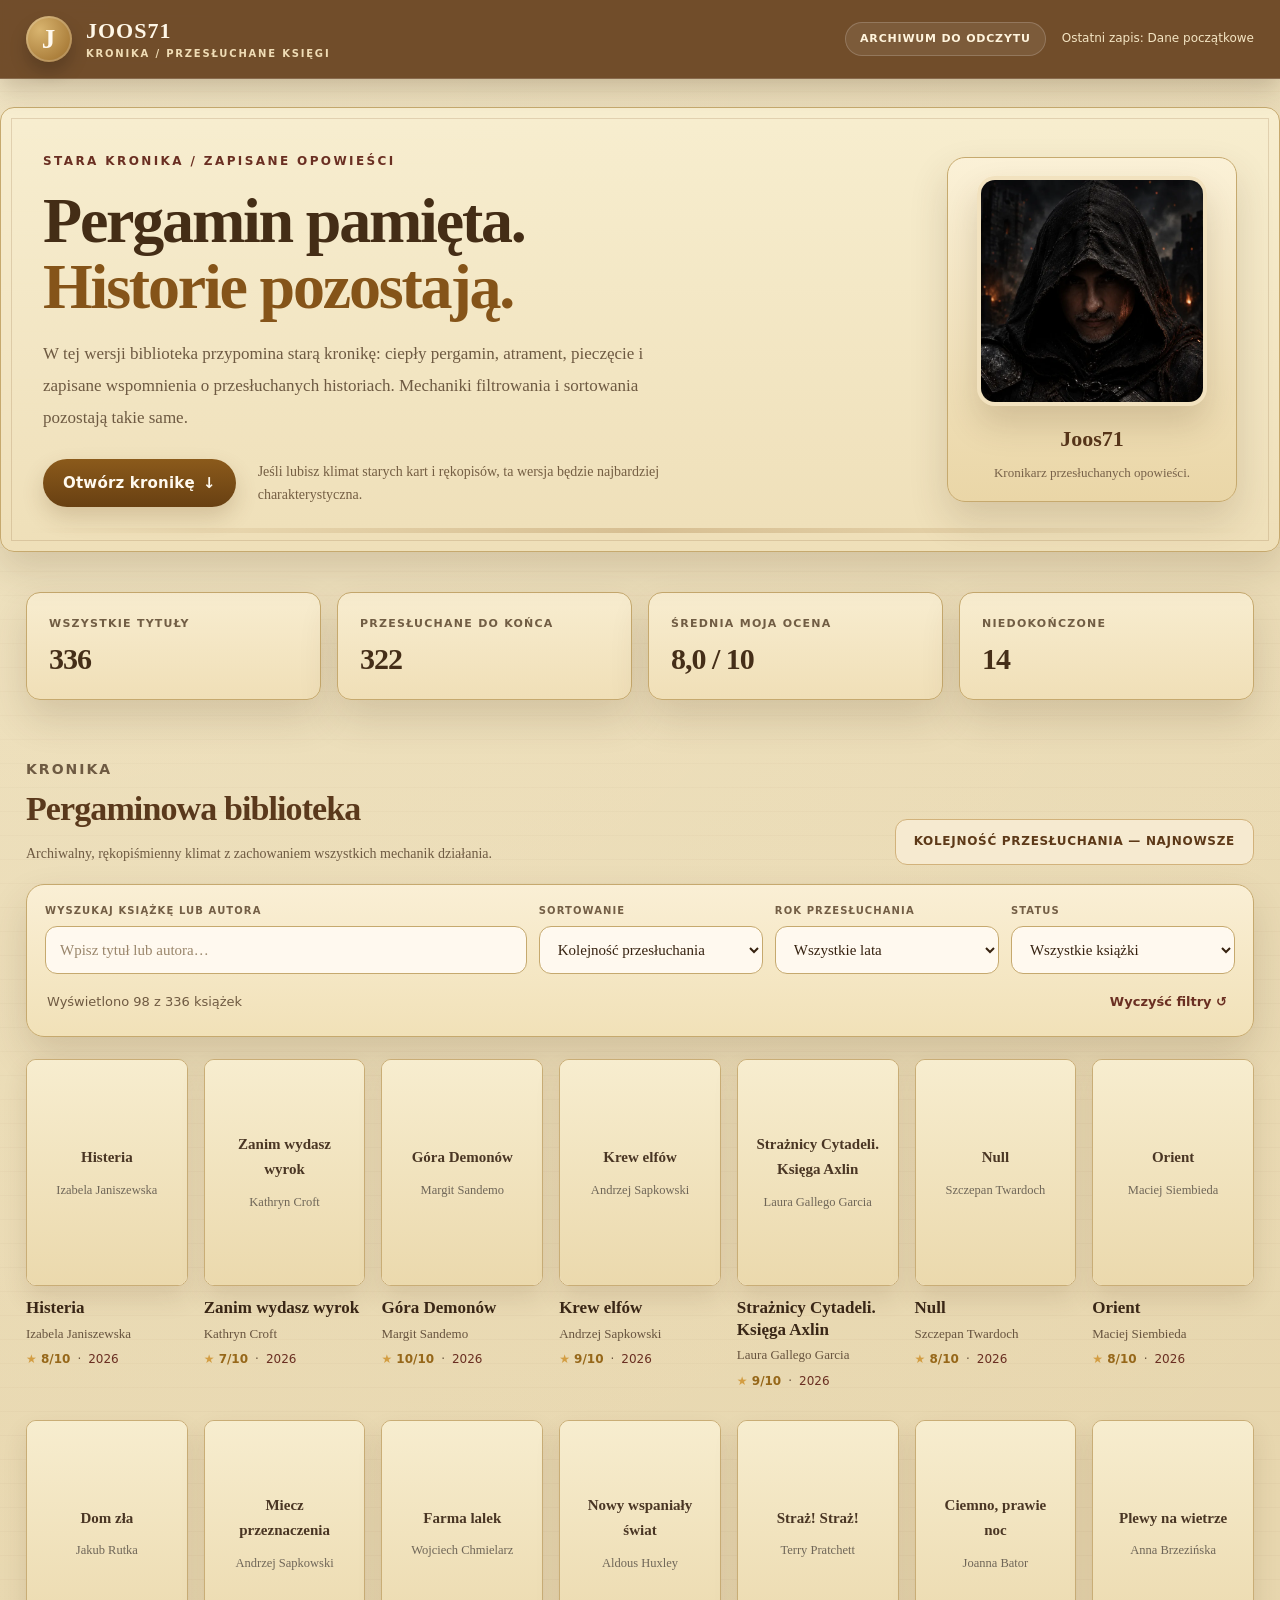
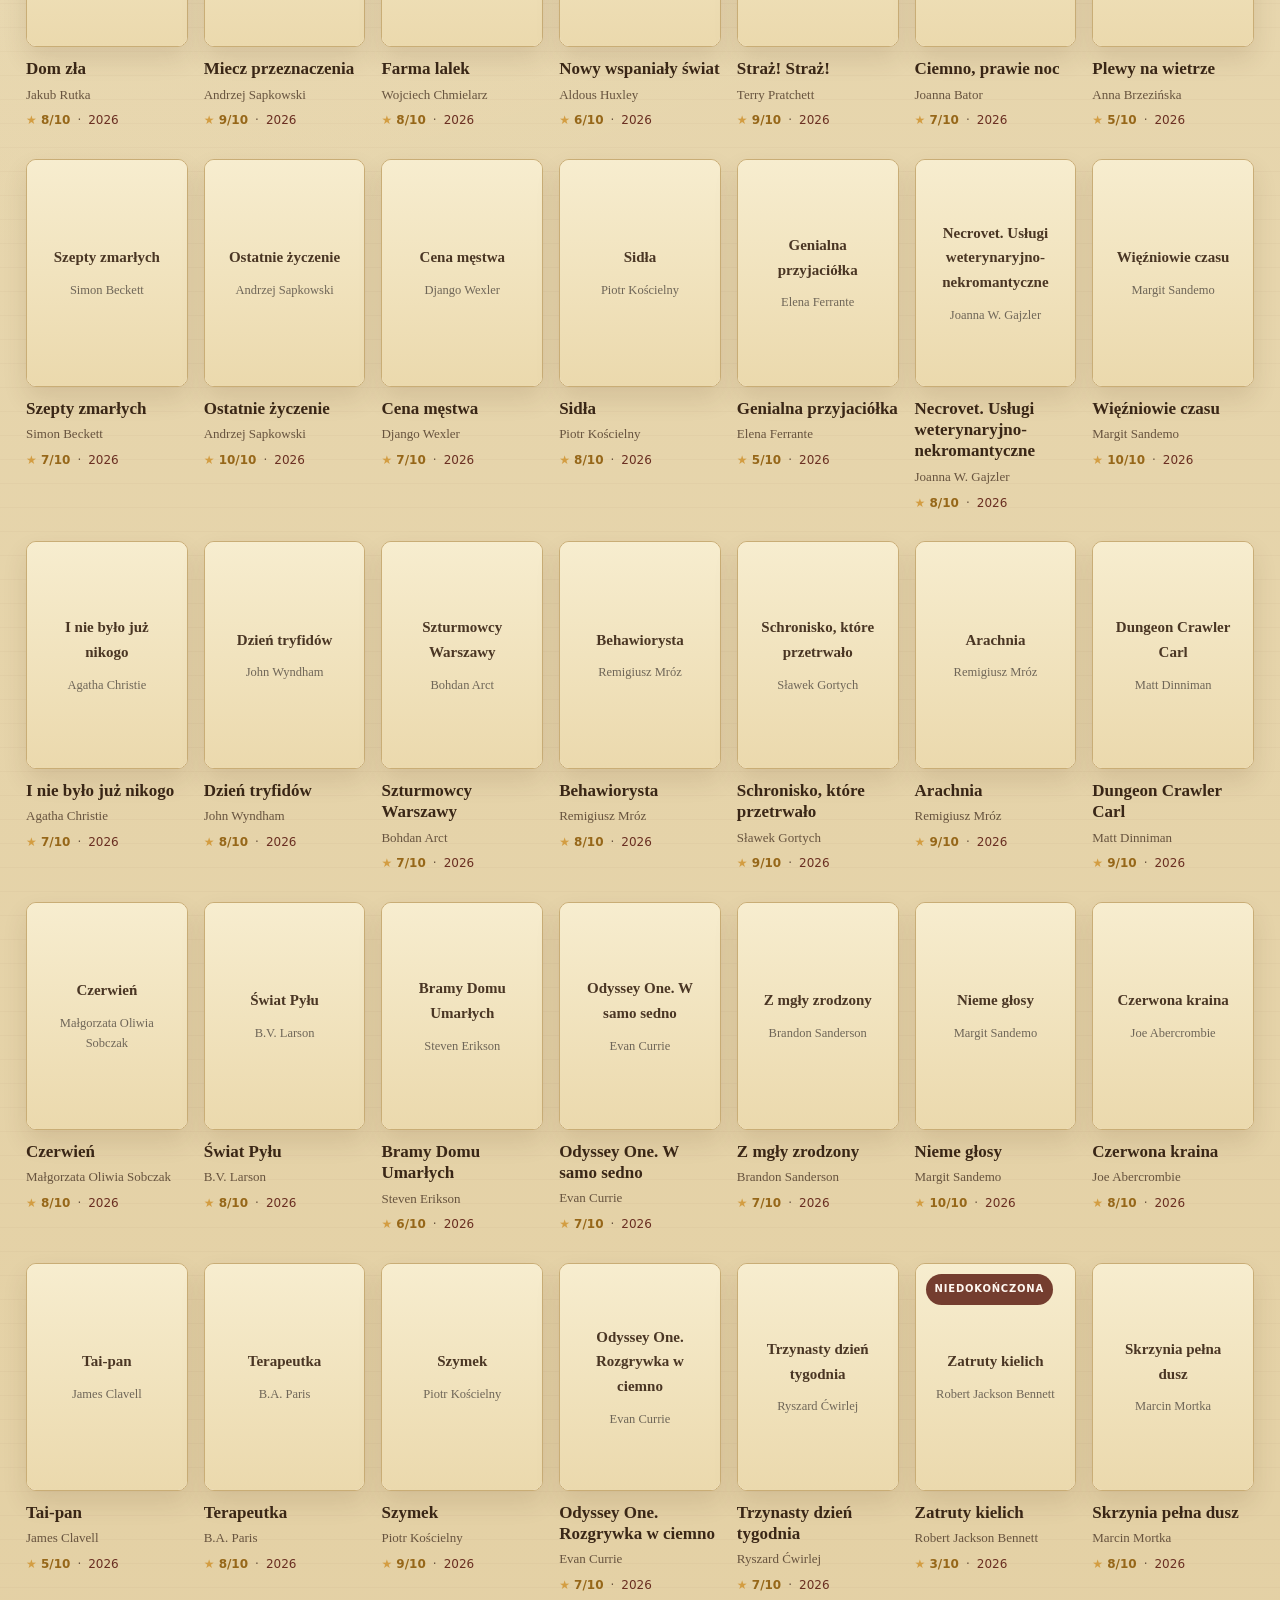
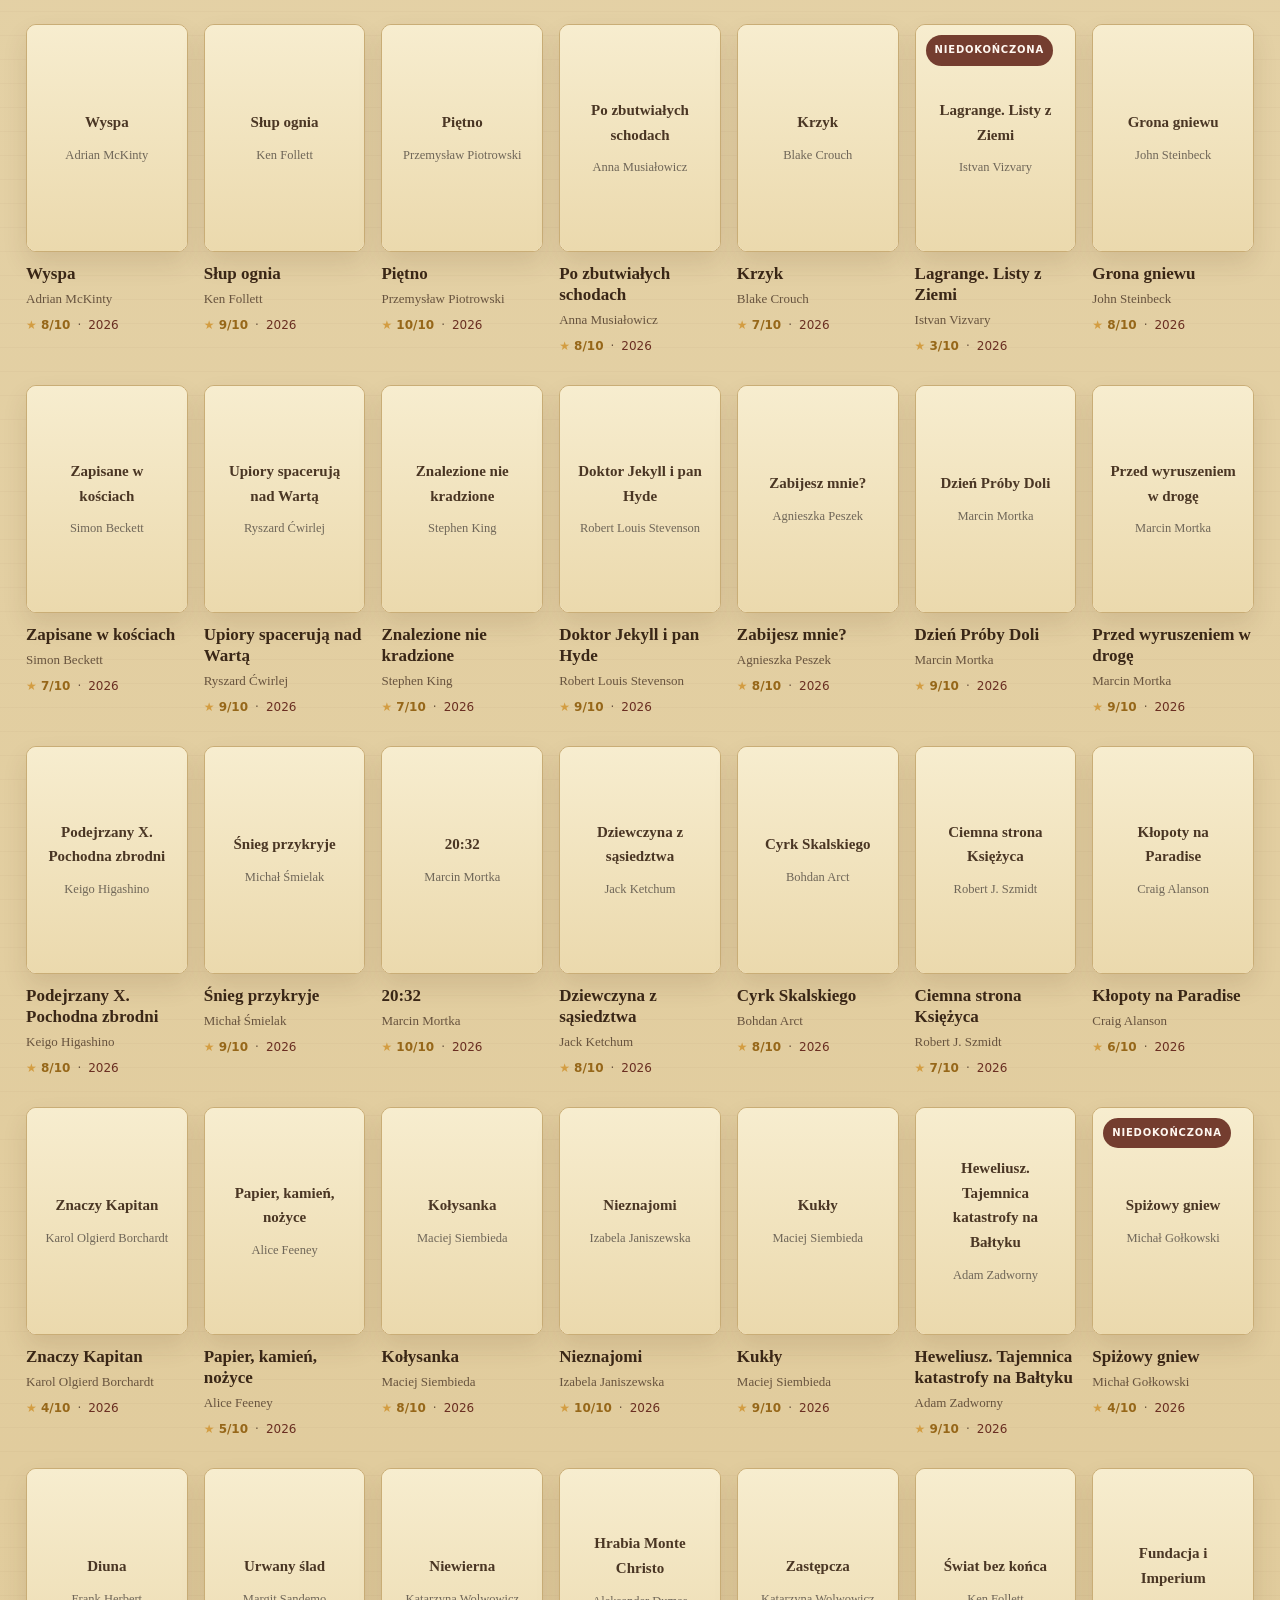
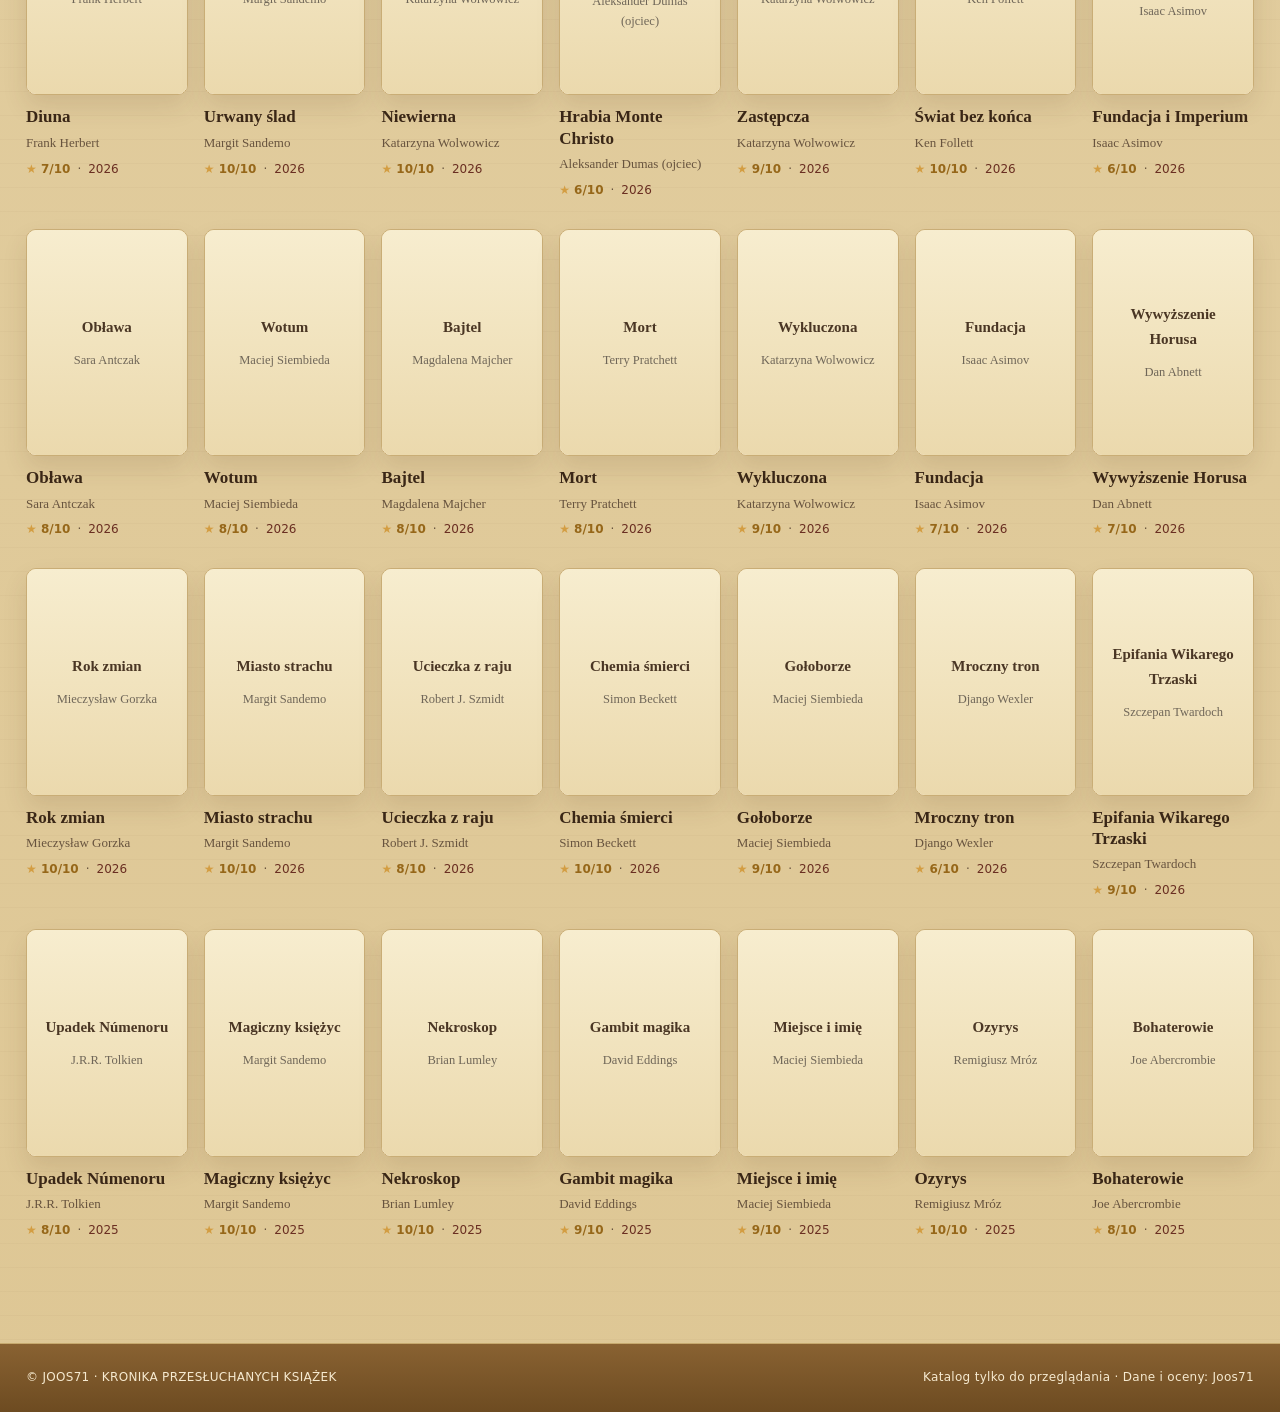
==== docs/index.html @ d1520262 "Pierwsza wersja Joos71 Audiobooki - Pergamin Kronika" ====
<!doctype html><html lang="pl"><head><meta charset="utf-8"><meta name="viewport" content="width=device-width, initial-scale=1"><meta name="color-scheme" content="light"><meta name="theme-color" content="#e5d3aa"><meta name="description" content="Joos71 — kronika przesłuchanych książek na pergaminie."><title>Joos71 — Pergamin i kronika książek</title><link rel="icon" type="image/svg+xml" href="assets/favicon.svg"><link rel="stylesheet" href="style.css"><script defer src="data.js"></script><script defer src="main.js"></script></head><body><a href="#books" class="skip">Przejdź do książek</a><header class="topbar"><div class="container topbar-inner"><a class="brand" href="#top"><span class="brand-mark">J</span><span>JOOS71<small>KRONIKA / PRZESŁUCHANE KSIĘGI</small></span></a><div class="top-status"><span class="view-badge">ARCHIWUM DO ODCZYTU</span><span class="last-status" id="last-update">Zapis: —</span></div></div></header><main id="top"><section class="hero-wrap"><section class="hero container" aria-labelledby="hero-title"><div class="hero-content"><p class="eyebrow">STARA KRONIKA / ZAPISANE OPOWIEŚCI</p><h1 id="hero-title">Pergamin pamięta. <span>Historie pozostają.</span></h1><p class="hero-copy">W tej wersji biblioteka przypomina starą kronikę: ciepły pergamin, atrament, pieczęcie i zapisane wspomnienia o przesłuchanych historiach. Mechaniki filtrowania i sortowania pozostają takie same.</p><div class="hero-actions"><a href="#books" class="explore-link">Otwórz kronikę <span aria-hidden="true">↓</span></a><p class="hero-note">Jeśli lubisz klimat starych kart i rękopisów, ta wersja będzie najbardziej charakterystyczna.</p></div></div><div class="portrait-panel"><button class="avatar-button" id="avatar-open" type="button" title="Powiększ awatar" aria-label="Powiększ awatar Joos71"><img src="assets/avatar.webp" alt="Awatar Joos71" width="250" height="250"><span class="avatar-hint">POWIĘKSZ PORTRET</span></button><div class="portrait-caption"><strong>Joos71</strong><span>Kronikarz przesłuchanych opowieści.</span></div></div></section></section><section class="stats container" aria-label="Statystyki książek"><div class="stat"><span class="stat-name">WSZYSTKIE TYTUŁY</span><strong id="stat-total">—</strong></div><div class="stat"><span class="stat-name">PRZESŁUCHANE DO KOŃCA</span><strong id="stat-finished">—</strong></div><div class="stat"><span class="stat-name">ŚREDNIA MOJA OCENA</span><strong id="stat-average">—</strong></div><div class="stat"><span class="stat-name">NIEDOKOŃCZONE</span><strong id="stat-unfinished">—</strong></div></section><section class="library container" id="books" aria-labelledby="library-title"><div class="library-heading"><div><p class="section-kicker">KRONIKA</p><h2 id="library-title">Pergaminowa biblioteka</h2><p>Archiwalny, rękopiśmienny klimat z zachowaniem wszystkich mechanik działania.</p></div><div class="sort-info" aria-live="polite" id="current-sort">KOLEJNOŚĆ PRZESŁUCHANIA</div></div><div class="controls-panel"><div class="controls"><label class="field search-field"><span>WYSZUKAJ KSIĄŻKĘ LUB AUTORA</span><input id="search" type="search" autocomplete="off" placeholder="Wpisz tytuł lub autora…" aria-label="Wyszukaj po tytule lub autorze"></label><label class="field"><span>SORTOWANIE</span><select id="sort"><option value="order">Kolejność przesłuchania</option><option value="rating-desc">Moja ocena — najwyższa</option><option value="rating-asc">Moja ocena — najniższa</option><option value="title-asc">Tytuł — A do Z</option><option value="title-desc">Tytuł — Z do A</option><option value="author-asc">Autor — A do Z</option><option value="year-desc">Rok — od najnowszego</option><option value="year-asc">Rok — od najstarszego</option></select></label><label class="field"><span>ROK PRZESŁUCHANIA</span><select id="year"><option value="all">Wszystkie lata</option></select></label><label class="field"><span>STATUS</span><select id="status"><option value="all">Wszystkie książki</option><option value="finished">Ukończone</option><option value="unfinished">Niedokończone</option></select></label></div><div class="results-bar"><span id="count-status" aria-live="polite"></span><button type="button" class="reset" id="reset">Wyczyść filtry ↺</button></div></div><div id="book-grid" class="book-grid" aria-label="Lista książek"></div><div class="loading" id="loading" aria-hidden="true"></div><div class="no-results" id="no-results" hidden><strong>Nie znaleziono książek</strong><p>Spróbuj zmienić filtry lub wyszukiwany tekst.</p></div><p class="end-note" id="end-note" hidden>To już wszystkie książki w tym zestawieniu.</p></section></main><footer class="footer"><div class="container footer-inner"><span>© JOOS71 · KRONIKA PRZESŁUCHANYCH KSIĄŻEK</span><span>Katalog tylko do przeglądania · Dane i oceny: Joos71</span></div></footer><button type="button" id="to-top" class="to-top" aria-label="Powrót na górę" title="Wróć na górę">↑</button><dialog id="avatar-dialog" class="avatar-dialog"><button class="close-dialog" id="avatar-close" aria-label="Zamknij powiększenie" type="button">×</button><img src="assets/avatar.webp" alt="Awatar Joos71 w powiększeniu"></dialog></body></html>
---- docs/style.css ----
:root{color-scheme:light;--bg:#e7d8b3;--bg2:#d8bd88;--paper:#f6ecd1;--paper2:#efe0b9;--line:#c6a96e;--ink:#3e2c18;--muted:#6e5a42;--accent:#8d5a1a;--accent2:#6a2f22;--shadow:0 18px 38px rgba(74,48,22,.16);--max:1280px}*{box-sizing:border-box}html{scroll-behavior:smooth;scroll-padding-top:86px}body{margin:0;min-height:100vh;color:var(--ink);background:radial-gradient(circle at top left,rgba(255,248,223,.35),transparent 30%),repeating-linear-gradient(0deg,rgba(111,74,46,.035),rgba(111,74,46,.035) 1px,transparent 1px,transparent 24px),linear-gradient(180deg,#eadbb6,#dec795);font:15px/1.65 "Book Antiqua",Palatino,"Palatino Linotype",Georgia,serif}button,input,select{font:inherit}button{cursor:pointer}a{color:inherit}.skip{position:absolute;top:-100px;left:20px;z-index:10;color:#fff;background:var(--accent2);padding:10px 14px;border-radius:8px}.skip:focus{top:10px}.container{max-width:var(--max);margin:auto;padding-inline:26px}.topbar{position:sticky;top:0;z-index:20;background:rgba(102,65,30,.92);backdrop-filter:blur(10px);border-bottom:1px solid rgba(255,255,255,.16);box-shadow:0 10px 24px rgba(54,32,12,.22)}.topbar-inner{display:flex;align-items:center;justify-content:space-between;min-height:78px;gap:20px}.brand{display:flex;align-items:center;gap:14px;text-decoration:none;color:#fff7e7;font-weight:800;letter-spacing:1px;font-size:22px;line-height:1.12}.brand small{display:block;font-family:system-ui,-apple-system,"Segoe UI",sans-serif;font-size:10px;letter-spacing:1.8px;color:#efdcb5;margin-top:4px}.brand-mark{display:grid;place-items:center;width:46px;height:46px;border-radius:50%;background:radial-gradient(circle at 30% 30%,#d8b46f,#9a6a27);color:#fff9ee;font-size:27px;font-weight:700;box-shadow:inset 0 0 0 2px rgba(255,255,255,.18),0 10px 18px rgba(0,0,0,.2)}.top-status{display:flex;align-items:center;gap:16px;flex-wrap:wrap;justify-content:flex-end;font-family:system-ui,-apple-system,"Segoe UI",sans-serif}.view-badge{font-size:11px;font-weight:900;letter-spacing:.8px;color:#fff4dc;border:1px solid rgba(255,255,255,.18);background:rgba(255,255,255,.08);padding:7px 14px;border-radius:999px}.last-status{font-size:12px;color:#f4e5c3}.hero-wrap{padding:28px 0 14px}.hero{position:relative;display:grid;grid-template-columns:minmax(0,1.25fr) 290px;gap:34px;align-items:center;padding:44px 42px;border:1px solid var(--line);border-radius:14px;background:linear-gradient(180deg,rgba(248,238,208,.96),rgba(239,223,185,.96));box-shadow:var(--shadow);overflow:hidden}.hero::before{content:"";position:absolute;inset:10px;border:1px solid rgba(120,80,34,.18);pointer-events:none}.hero::after{content:"";position:absolute;left:26px;right:26px;bottom:18px;height:5px;background:linear-gradient(90deg,transparent,var(--accent),transparent);opacity:.25}.eyebrow{margin:0 0 16px;font-family:system-ui,-apple-system,"Segoe UI",sans-serif;font-weight:900;color:var(--accent2);font-size:12px;letter-spacing:2.4px}.hero h1{margin:0 0 18px;font-size:clamp(42px,5vw,72px);line-height:1.03;letter-spacing:-2.2px;font-weight:700;color:#442d16}.hero h1 span{display:block;color:#855419}.hero-copy{margin:0;max-width:620px;color:var(--muted);font-size:17px;line-height:1.9}.hero-actions{display:flex;align-items:flex-start;gap:22px;flex-wrap:wrap;margin-top:24px}.explore-link{display:inline-flex;align-items:center;gap:8px;text-decoration:none;background:linear-gradient(180deg,#8b5a1b,#684012);color:#fff9ee;border-radius:999px;padding:12px 20px;font-family:system-ui,-apple-system,"Segoe UI",sans-serif;font-weight:800;letter-spacing:.2px;box-shadow:0 10px 22px rgba(98,66,24,.2)}.explore-link:hover{filter:brightness(1.08)}.hero-note{margin:1px 0 0;max-width:410px;color:#745e43;font-size:14px}.portrait-panel{padding:18px;border-radius:18px;background:linear-gradient(180deg,#fbf1d7,#ead6a7);border:1px solid var(--line);box-shadow:var(--shadow);text-align:center}.avatar-button{position:relative;display:block;border:0;background:none;padding:0;margin:0 auto;width:230px;height:230px;border-radius:18px;overflow:hidden;box-shadow:0 18px 34px rgba(77,50,18,.18)}.avatar-button img{width:100%;height:100%;object-fit:cover;border-radius:18px;border:4px solid #f2e2bf}.avatar-hint{position:absolute;left:14px;right:14px;bottom:14px;opacity:0;transition:opacity .2s;background:rgba(57,35,15,.76);color:#fff6ea;border-radius:999px;padding:8px 12px;font-size:11px;letter-spacing:1px;font-family:system-ui,-apple-system,"Segoe UI",sans-serif;font-weight:800}.avatar-button:hover .avatar-hint,.avatar-button:focus-visible .avatar-hint{opacity:1}.portrait-caption{display:flex;flex-direction:column;gap:4px;padding-top:15px}.portrait-caption strong{font-size:22px;color:#57351a}.portrait-caption span{color:#776149;font-size:13px}.stats{display:grid;grid-template-columns:repeat(4,minmax(0,1fr));gap:16px;padding-block:26px 54px}.stat{min-width:0;padding:22px;border-radius:14px;background:linear-gradient(180deg,#f8edd0,#f0dfb7);border:1px solid var(--line);box-shadow:var(--shadow)}.stat-name{display:block;margin-bottom:8px;font-family:system-ui,-apple-system,"Segoe UI",sans-serif;font-size:11px;color:#715d44;font-weight:900;letter-spacing:1.25px}.stat strong{font-size:30px;line-height:1.2;letter-spacing:-1px;color:#452e18}.library{padding-bottom:100px}.library-heading{display:flex;justify-content:space-between;gap:18px;align-items:flex-end;margin-bottom:19px}.section-kicker{margin:0 0 6px;font-family:system-ui,-apple-system,"Segoe UI",sans-serif;font-size:11px;letter-spacing:2px;color:var(--accent2);font-weight:900}.library-heading h2{font-size:34px;letter-spacing:-.9px;margin:0;color:#5a391c}.library-heading p{color:var(--muted);font-size:14px;margin:4px 0 0}.sort-info{font-family:system-ui,-apple-system,"Segoe UI",sans-serif;font-size:12px;letter-spacing:.7px;font-weight:900;color:#5d3918;border:1px solid #d2b27b;background:#f6ead0;padding:12px 18px;border-radius:12px;text-align:center;max-width:360px}.controls-panel{background:linear-gradient(180deg,#faefd5,#f1e1b8);border:1px solid var(--line);border-radius:18px;padding:18px;box-shadow:var(--shadow)}.controls{display:grid;grid-template-columns:minmax(240px,2.15fr) repeat(3,minmax(120px,1fr));gap:12px}.field{display:flex;flex-direction:column;gap:7px;min-width:0}.field>span{font-family:system-ui,-apple-system,"Segoe UI",sans-serif;font-size:10px;font-weight:900;letter-spacing:1.1px;color:#735e45}.field input,.field select{height:48px;width:100%;background:#fff9ef;color:#362210;border:1px solid var(--line);border-radius:12px;padding:0 14px;outline:0}.field input::placeholder{color:#9a866b}.field input:focus,.field select:focus{border-color:#bf8e3d;box-shadow:0 0 0 4px rgba(191,142,61,.12)}.results-bar{display:flex;gap:20px;justify-content:space-between;align-items:center;color:#6f5a42;font-size:13px;margin:16px 2px 4px;font-family:system-ui,-apple-system,"Segoe UI",sans-serif}.reset{border:none;background:none;color:#6a2f22;font-size:13px;font-weight:700}.reset:hover{text-decoration:underline}.book-grid{display:grid;grid-template-columns:repeat(7,minmax(0,1fr));column-gap:16px;row-gap:28px;margin-top:22px}.book-card{min-width:0}.cover-link{display:block;text-decoration:none;color:inherit}.cover-frame{position:relative;overflow:hidden;aspect-ratio:.71;border-radius:10px;background:linear-gradient(180deg,#f2e3bf,#fff6e7);border:1px solid #c9ad76;transition:transform .22s ease,border-color .22s ease,box-shadow .22s ease;box-shadow:0 12px 24px rgba(82,52,25,.12)}.cover-link:hover .cover-frame,.cover-link:focus-visible .cover-frame{transform:translateY(-4px) rotate(-.3deg);border-color:#8b5a1b;box-shadow:0 18px 32px rgba(82,52,25,.18)}.cover-frame img{width:100%;height:100%;object-fit:cover;display:block;background:#efe1bf}.cover-fallback{display:flex;flex-direction:column;justify-content:center;align-items:center;height:100%;padding:16px;text-align:center;background:linear-gradient(180deg,#f7edcf,#ebd9ad);color:#4a3624;font-weight:700}.cover-fallback small{display:block;margin-top:10px;font-weight:400;color:#6f6658}.unfinished-tag{position:absolute;left:10px;top:10px;padding:7px 9px;border-radius:999px;background:rgba(106,47,34,.92);color:#fff7f0;font-family:system-ui,-apple-system,"Segoe UI",sans-serif;font-size:10px;font-weight:900;letter-spacing:.8px}.book-title{font-size:17px;line-height:1.25;margin:11px 0 0;color:#3a2717;font-weight:700}.book-title a{text-decoration:none}.book-title a:hover{text-decoration:underline}.book-author{font-size:13px;color:#67533e;line-height:1.45;margin:6px 0 0;overflow-wrap:anywhere}.book-meta{display:flex;gap:7px;align-items:center;flex-wrap:wrap;margin-top:7px;font-size:12px;color:#67533e;font-family:system-ui,-apple-system,"Segoe UI",sans-serif}.rating{font-weight:900;color:#966719}.rating::before{content:'★ ';color:#d39d42}.book-year{color:#6a2f22}.year-divider{grid-column:1/-1;color:#7a6553;font-size:13px;font-weight:800;letter-spacing:1px;border-bottom:1px solid var(--line);padding-top:12px}.no-results{text-align:center;border:1px dashed #b99a72;border-radius:18px;padding:42px;color:#7b6957;background:rgba(255,248,230,.8)}.no-results strong{font-size:22px;color:#5b3a21}.end-note{text-align:center;font-size:12px;color:#7b6957;margin-top:35px;font-family:system-ui,-apple-system,"Segoe UI",sans-serif}.loading{height:2px}.footer{border-top:1px solid var(--line);background:linear-gradient(180deg,#896232,#6d4b21);color:#f6ead0;font-size:12px;letter-spacing:.3px;font-family:system-ui,-apple-system,"Segoe UI",sans-serif}.footer-inner{display:flex;justify-content:space-between;padding-block:24px;gap:12px}.to-top{position:fixed;bottom:22px;right:22px;z-index:30;width:48px;height:48px;border:1px solid #b99153;border-radius:50%;background:#fff4df;color:#6a2f22;font-size:25px;box-shadow:0 10px 24px rgba(85,63,28,.16);opacity:0;pointer-events:none;transform:translateY(12px);transition:opacity .2s,transform .2s,border-color .2s}.to-top.visible{opacity:1;pointer-events:auto;transform:none}.to-top:hover{border-color:#8b5a1b}.avatar-dialog{border:1px solid var(--line);background:#fff7e5;border-radius:18px;padding:28px;max-width:90vw;box-shadow:0 20px 90px rgba(40,24,12,.35)}.avatar-dialog::backdrop{background:rgba(44,27,10,.72)}.avatar-dialog img{display:block;width:min(600px,80vw);height:auto;max-height:80vh;object-fit:contain;border-radius:12px}.close-dialog{position:absolute;top:3px;right:7px;color:#432d17;background:none;border:0;font-size:34px}.avatar-dialog:not([open]){display:none}@media(max-width:1100px){.hero{grid-template-columns:minmax(0,1fr) 250px}.book-grid{grid-template-columns:repeat(5,minmax(0,1fr))}.controls{grid-template-columns:repeat(2,minmax(0,1fr))}}@media(max-width:700px){.container{padding-inline:16px}.topbar-inner{min-height:72px}.top-status{gap:6px}.view-badge{display:none}.last-status{font-size:10px}.hero{grid-template-columns:1fr;gap:22px;padding:28px 20px}.hero h1{font-size:40px;letter-spacing:-1.4px}.hero-copy{font-size:15px}.hero-note{font-size:13px}.portrait-panel{max-width:260px}.avatar-button{width:100%;height:auto;aspect-ratio:1/1}.stats{grid-template-columns:repeat(2,minmax(0,1fr));gap:10px;padding-bottom:40px}.stat{padding:16px}.stat strong{font-size:24px}.library-heading{align-items:flex-start;flex-direction:column}.sort-info{align-self:flex-start;font-size:11px;padding:8px 10px}.controls{grid-template-columns:repeat(2,minmax(0,1fr));gap:10px}.search-field{grid-column:span 2}.book-grid{grid-template-columns:repeat(3,minmax(0,1fr));gap:18px 10px}.book-title{font-size:13px}.book-author{font-size:11px}.footer-inner{flex-direction:column}.results-bar{font-size:12px}}@media(max-width:390px){.hero h1{font-size:34px}.book-grid{grid-template-columns:repeat(2,minmax(0,1fr))}}
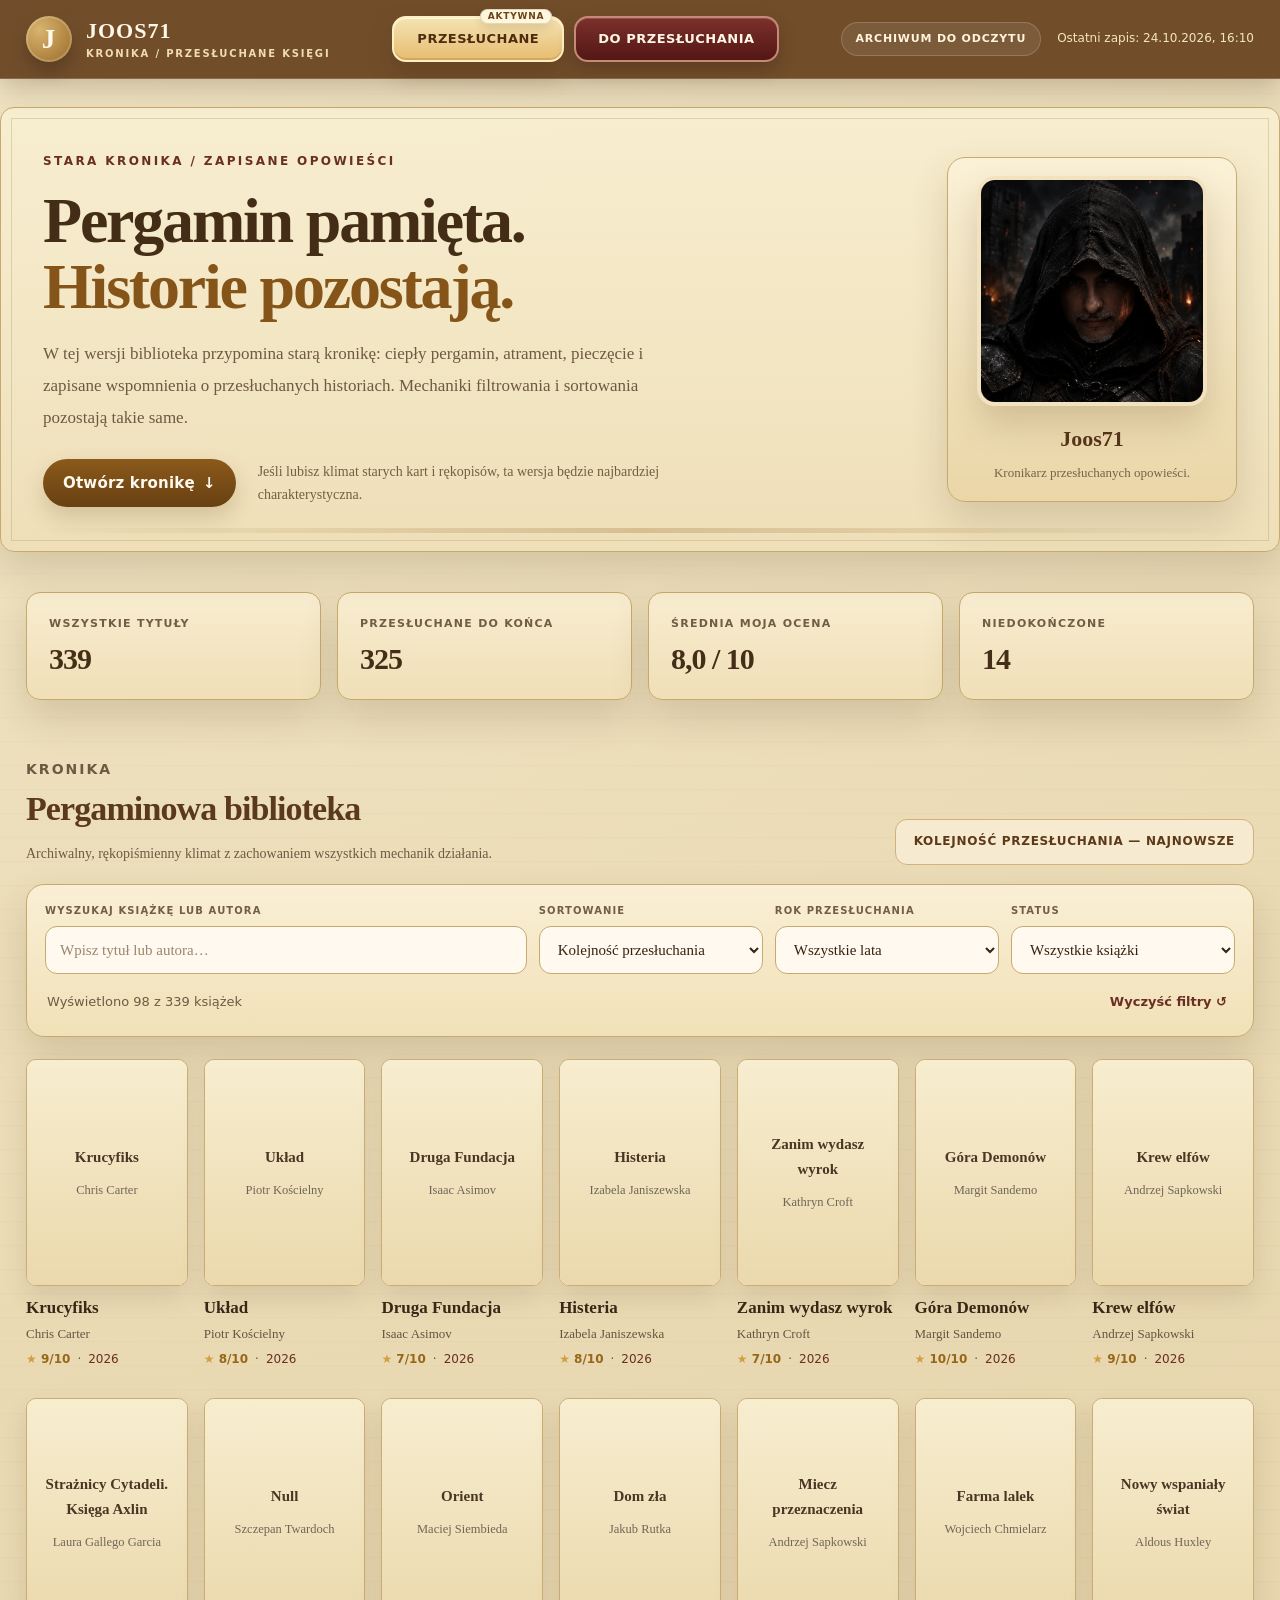
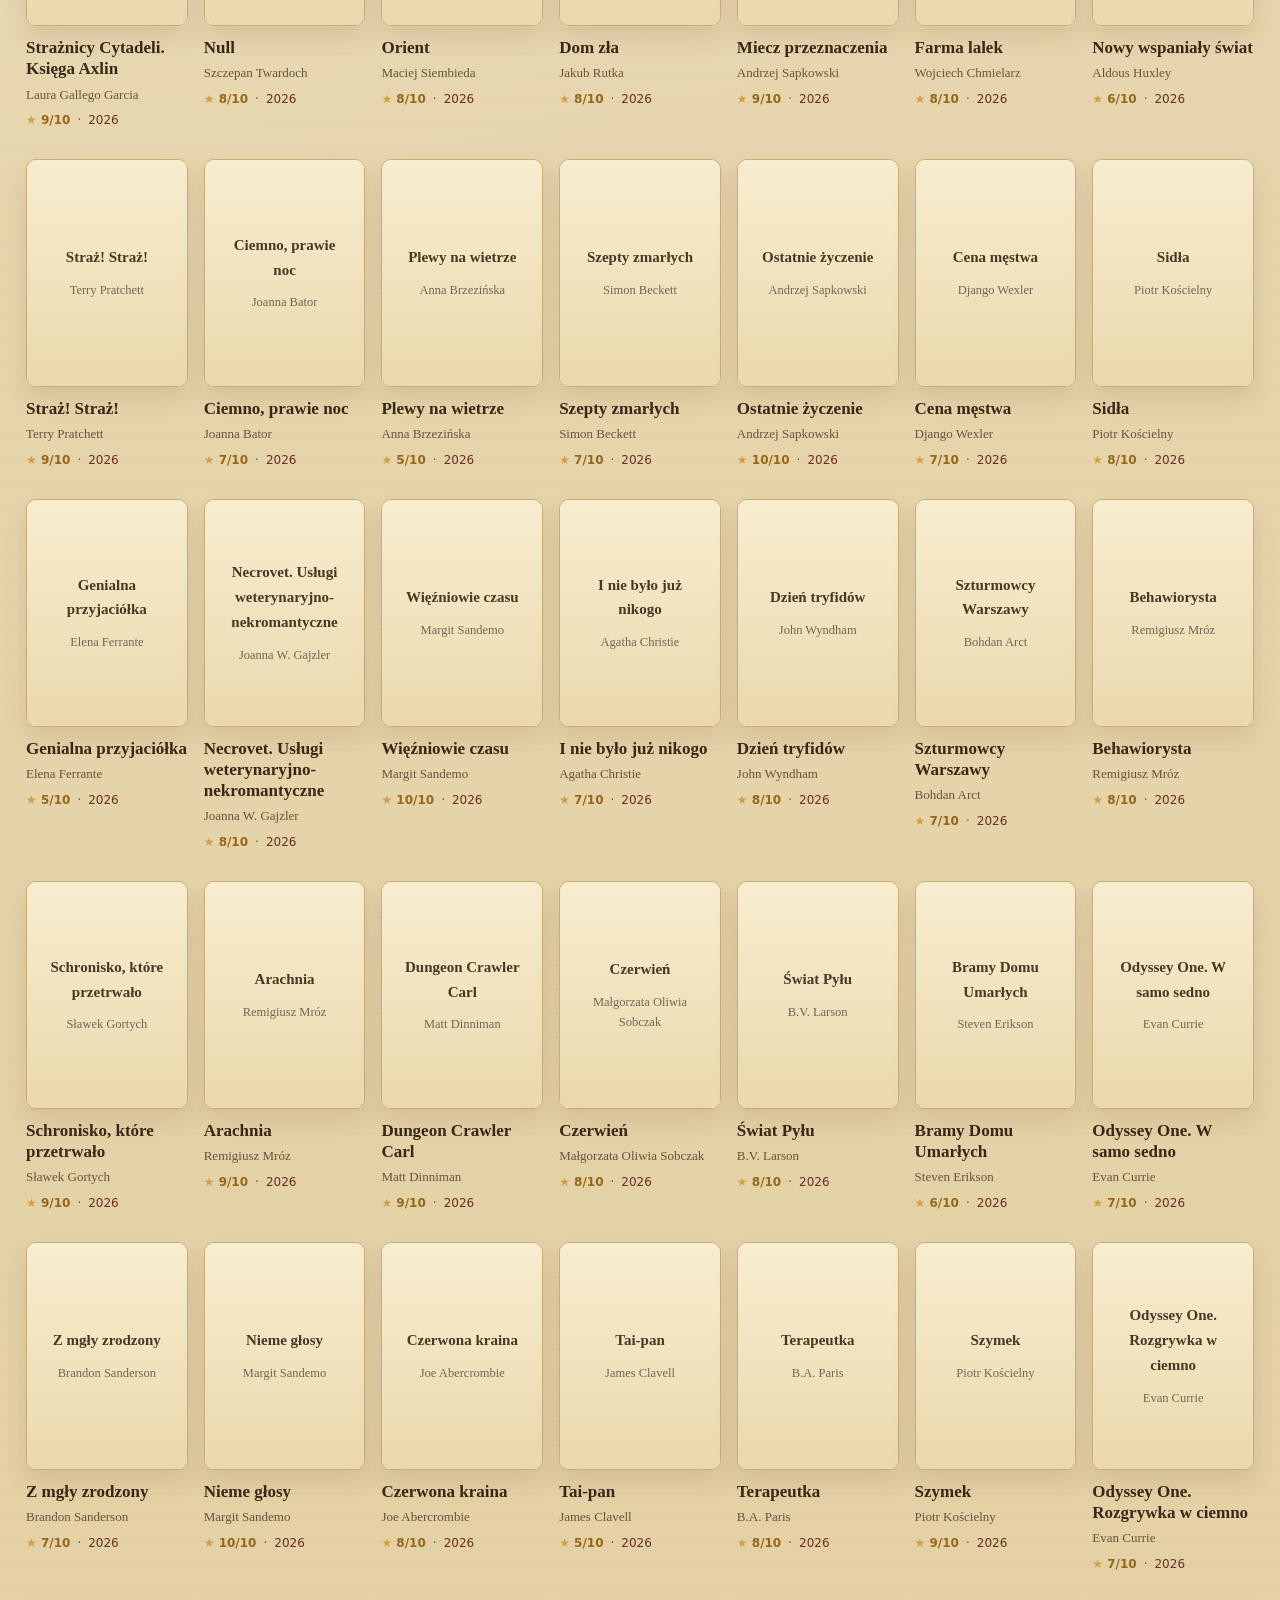
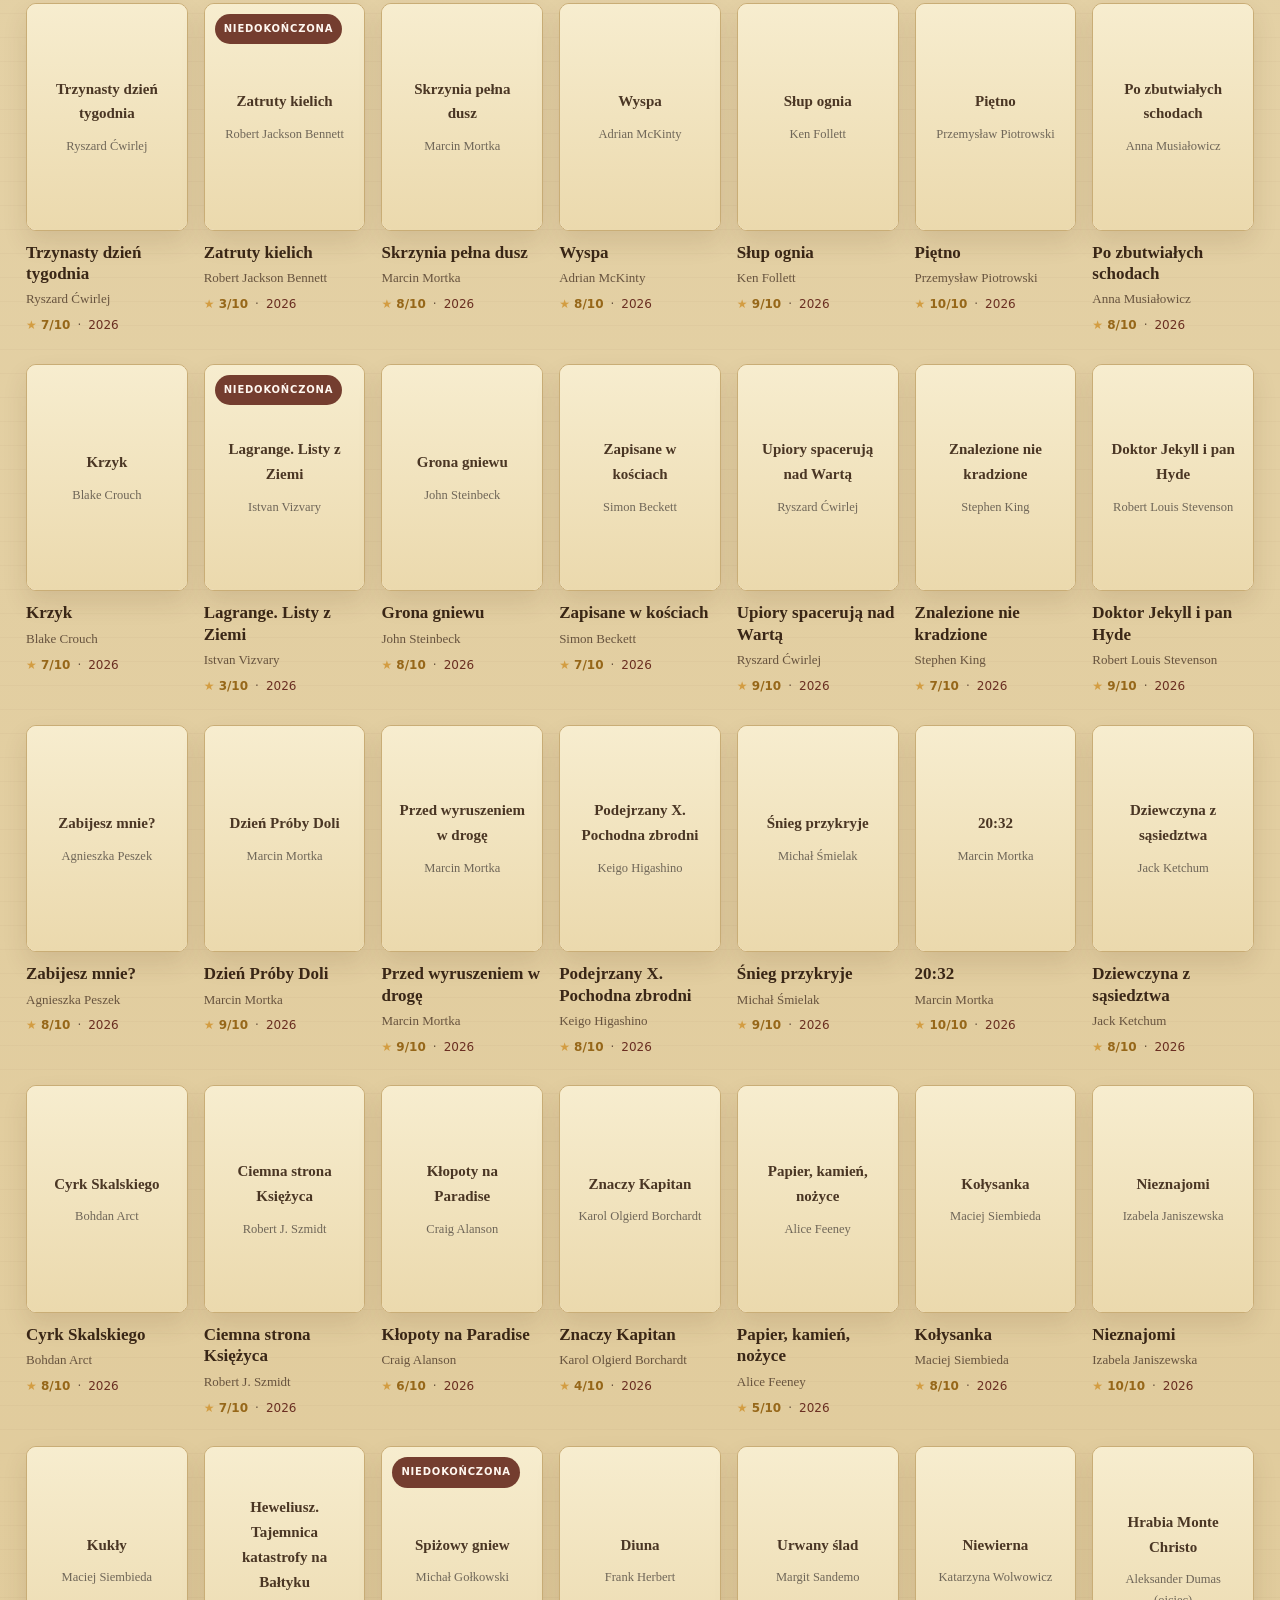
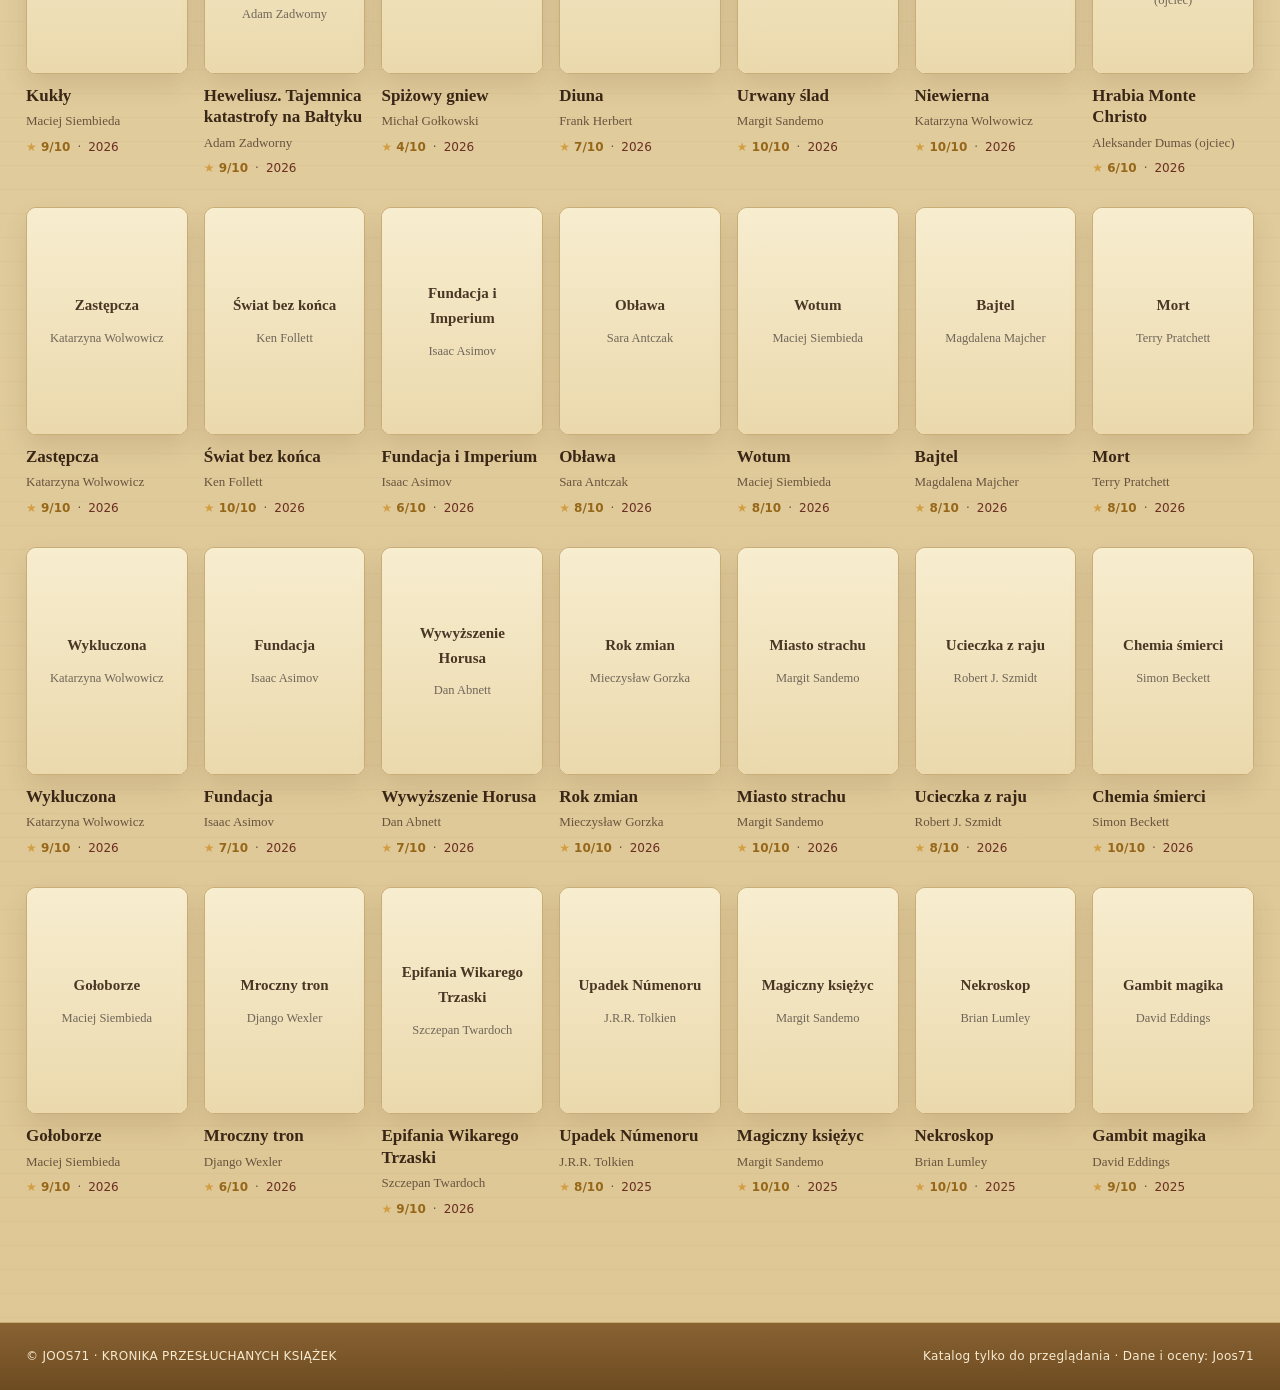
==== commit 405a10ff: "Pergamin Kronika - aktualizacja katalogow audiobookow" ====
--- a/docs/index.html
+++ b/docs/index.html
@@ -1 +1 @@
-<!doctype html><html lang="pl"><head><meta charset="utf-8"><meta name="viewport" content="width=device-width, initial-scale=1"><meta name="color-scheme" content="light"><meta name="theme-color" content="#e5d3aa"><meta name="description" content="Joos71 — kronika przesłuchanych książek na pergaminie."><title>Joos71 — Pergamin i kronika książek</title><link rel="icon" type="image/svg+xml" href="assets/favicon.svg"><link rel="stylesheet" href="style.css"><script defer src="data.js"></script><script defer src="main.js"></script></head><body><a href="#books" class="skip">Przejdź do książek</a><header class="topbar"><div class="container topbar-inner"><a class="brand" href="#top"><span class="brand-mark">J</span><span>JOOS71<small>KRONIKA / PRZESŁUCHANE KSIĘGI</small></span></a><div class="top-status"><span class="view-badge">ARCHIWUM DO ODCZYTU</span><span class="last-status" id="last-update">Zapis: —</span></div></div></header><main id="top"><section class="hero-wrap"><section class="hero container" aria-labelledby="hero-title"><div class="hero-content"><p class="eyebrow">STARA KRONIKA / ZAPISANE OPOWIEŚCI</p><h1 id="hero-title">Pergamin pamięta. <span>Historie pozostają.</span></h1><p class="hero-copy">W tej wersji biblioteka przypomina starą kronikę: ciepły pergamin, atrament, pieczęcie i zapisane wspomnienia o przesłuchanych historiach. Mechaniki filtrowania i sortowania pozostają takie same.</p><div class="hero-actions"><a href="#books" class="explore-link">Otwórz kronikę <span aria-hidden="true">↓</span></a><p class="hero-note">Jeśli lubisz klimat starych kart i rękopisów, ta wersja będzie najbardziej charakterystyczna.</p></div></div><div class="portrait-panel"><button class="avatar-button" id="avatar-open" type="button" title="Powiększ awatar" aria-label="Powiększ awatar Joos71"><img src="assets/avatar.webp" alt="Awatar Joos71" width="250" height="250"><span class="avatar-hint">POWIĘKSZ PORTRET</span></button><div class="portrait-caption"><strong>Joos71</strong><span>Kronikarz przesłuchanych opowieści.</span></div></div></section></section><section class="stats container" aria-label="Statystyki książek"><div class="stat"><span class="stat-name">WSZYSTKIE TYTUŁY</span><strong id="stat-total">—</strong></div><div class="stat"><span class="stat-name">PRZESŁUCHANE DO KOŃCA</span><strong id="stat-finished">—</strong></div><div class="stat"><span class="stat-name">ŚREDNIA MOJA OCENA</span><strong id="stat-average">—</strong></div><div class="stat"><span class="stat-name">NIEDOKOŃCZONE</span><strong id="stat-unfinished">—</strong></div></section><section class="library container" id="books" aria-labelledby="library-title"><div class="library-heading"><div><p class="section-kicker">KRONIKA</p><h2 id="library-title">Pergaminowa biblioteka</h2><p>Archiwalny, rękopiśmienny klimat z zachowaniem wszystkich mechanik działania.</p></div><div class="sort-info" aria-live="polite" id="current-sort">KOLEJNOŚĆ PRZESŁUCHANIA</div></div><div class="controls-panel"><div class="controls"><label class="field search-field"><span>WYSZUKAJ KSIĄŻKĘ LUB AUTORA</span><input id="search" type="search" autocomplete="off" placeholder="Wpisz tytuł lub autora…" aria-label="Wyszukaj po tytule lub autorze"></label><label class="field"><span>SORTOWANIE</span><select id="sort"><option value="order">Kolejność przesłuchania</option><option value="rating-desc">Moja ocena — najwyższa</option><option value="rating-asc">Moja ocena — najniższa</option><option value="title-asc">Tytuł — A do Z</option><option value="title-desc">Tytuł — Z do A</option><option value="author-asc">Autor — A do Z</option><option value="year-desc">Rok — od najnowszego</option><option value="year-asc">Rok — od najstarszego</option></select></label><label class="field"><span>ROK PRZESŁUCHANIA</span><select id="year"><option value="all">Wszystkie lata</option></select></label><label class="field"><span>STATUS</span><select id="status"><option value="all">Wszystkie książki</option><option value="finished">Ukończone</option><option value="unfinished">Niedokończone</option></select></label></div><div class="results-bar"><span id="count-status" aria-live="polite"></span><button type="button" class="reset" id="reset">Wyczyść filtry ↺</button></div></div><div id="book-grid" class="book-grid" aria-label="Lista książek"></div><div class="loading" id="loading" aria-hidden="true"></div><div class="no-results" id="no-results" hidden><strong>Nie znaleziono książek</strong><p>Spróbuj zmienić filtry lub wyszukiwany tekst.</p></div><p class="end-note" id="end-note" hidden>To już wszystkie książki w tym zestawieniu.</p></section></main><footer class="footer"><div class="container footer-inner"><span>© JOOS71 · KRONIKA PRZESŁUCHANYCH KSIĄŻEK</span><span>Katalog tylko do przeglądania · Dane i oceny: Joos71</span></div></footer><button type="button" id="to-top" class="to-top" aria-label="Powrót na górę" title="Wróć na górę">↑</button><dialog id="avatar-dialog" class="avatar-dialog"><button class="close-dialog" id="avatar-close" aria-label="Zamknij powiększenie" type="button">×</button><img src="assets/avatar.webp" alt="Awatar Joos71 w powiększeniu"></dialog></body></html>
+<!doctype html><html lang="pl"><head><meta charset="utf-8"><meta name="viewport" content="width=device-width, initial-scale=1"><meta name="color-scheme" content="light"><meta name="theme-color" content="#e5d3aa"><meta name="description" content="Joos71 — kronika przesłuchanych książek na pergaminie."><title>Joos71 — Pergamin i kronika książek</title><link rel="icon" type="image/svg+xml" href="assets/favicon.svg"><link rel="stylesheet" href="style.css"><script defer src="data.js"></script><script defer src="main.js"></script><link rel="stylesheet" href="oczekujace.css" data-joos71-waiting="1"></head><body><a href="#books" class="skip">Przejdź do książek</a><header class="topbar"><div class="container topbar-inner"><a class="brand" href="#top"><span class="brand-mark">J</span><span>JOOS71<small>KRONIKA / PRZESŁUCHANE KSIĘGI</small></span></a><!-- JOOS71_TABS_START --><nav class="catalog-tabs" aria-label="Wybierz katalog"><a class="active" aria-current="page" href="index.html">Przesłuchane</a><a href="do-przesluchania.html">Do przesłuchania</a></nav><!-- JOOS71_TABS_END --><div class="top-status"><span class="view-badge">ARCHIWUM DO ODCZYTU</span><span class="last-status" id="last-update">Zapis: —</span></div></div></header><main id="top"><section class="hero-wrap"><section class="hero container" aria-labelledby="hero-title"><div class="hero-content"><p class="eyebrow">STARA KRONIKA / ZAPISANE OPOWIEŚCI</p><h1 id="hero-title">Pergamin pamięta. <span>Historie pozostają.</span></h1><p class="hero-copy">W tej wersji biblioteka przypomina starą kronikę: ciepły pergamin, atrament, pieczęcie i zapisane wspomnienia o przesłuchanych historiach. Mechaniki filtrowania i sortowania pozostają takie same.</p><div class="hero-actions"><a href="#books" class="explore-link">Otwórz kronikę <span aria-hidden="true">↓</span></a><p class="hero-note">Jeśli lubisz klimat starych kart i rękopisów, ta wersja będzie najbardziej charakterystyczna.</p></div></div><div class="portrait-panel"><button class="avatar-button" id="avatar-open" type="button" title="Powiększ awatar" aria-label="Powiększ awatar Joos71"><img src="assets/avatar.webp" alt="Awatar Joos71" width="250" height="250"><span class="avatar-hint">POWIĘKSZ PORTRET</span></button><div class="portrait-caption"><strong>Joos71</strong><span>Kronikarz przesłuchanych opowieści.</span></div></div></section></section><section class="stats container" aria-label="Statystyki książek"><div class="stat"><span class="stat-name">WSZYSTKIE TYTUŁY</span><strong id="stat-total">—</strong></div><div class="stat"><span class="stat-name">PRZESŁUCHANE DO KOŃCA</span><strong id="stat-finished">—</strong></div><div class="stat"><span class="stat-name">ŚREDNIA MOJA OCENA</span><strong id="stat-average">—</strong></div><div class="stat"><span class="stat-name">NIEDOKOŃCZONE</span><strong id="stat-unfinished">—</strong></div></section><section class="library container" id="books" aria-labelledby="library-title"><div class="library-heading"><div><p class="section-kicker">KRONIKA</p><h2 id="library-title">Pergaminowa biblioteka</h2><p>Archiwalny, rękopiśmienny klimat z zachowaniem wszystkich mechanik działania.</p></div><div class="sort-info" aria-live="polite" id="current-sort">KOLEJNOŚĆ PRZESŁUCHANIA</div></div><div class="controls-panel"><div class="controls"><label class="field search-field"><span>WYSZUKAJ KSIĄŻKĘ LUB AUTORA</span><input id="search" type="search" autocomplete="off" placeholder="Wpisz tytuł lub autora…" aria-label="Wyszukaj po tytule lub autorze"></label><label class="field"><span>SORTOWANIE</span><select id="sort"><option value="order">Kolejność przesłuchania</option><option value="rating-desc">Moja ocena — najwyższa</option><option value="rating-asc">Moja ocena — najniższa</option><option value="title-asc">Tytuł — A do Z</option><option value="title-desc">Tytuł — Z do A</option><option value="author-asc">Autor — A do Z</option><option value="year-desc">Rok — od najnowszego</option><option value="year-asc">Rok — od najstarszego</option></select></label><label class="field"><span>ROK PRZESŁUCHANIA</span><select id="year"><option value="all">Wszystkie lata</option></select></label><label class="field"><span>STATUS</span><select id="status"><option value="all">Wszystkie książki</option><option value="finished">Ukończone</option><option value="unfinished">Niedokończone</option></select></label></div><div class="results-bar"><span id="count-status" aria-live="polite"></span><button type="button" class="reset" id="reset">Wyczyść filtry ↺</button></div></div><div id="book-grid" class="book-grid" aria-label="Lista książek"></div><div class="loading" id="loading" aria-hidden="true"></div><div class="no-results" id="no-results" hidden><strong>Nie znaleziono książek</strong><p>Spróbuj zmienić filtry lub wyszukiwany tekst.</p></div><p class="end-note" id="end-note" hidden>To już wszystkie książki w tym zestawieniu.</p></section></main><footer class="footer"><div class="container footer-inner"><span>© JOOS71 · KRONIKA PRZESŁUCHANYCH KSIĄŻEK</span><span>Katalog tylko do przeglądania · Dane i oceny: Joos71</span></div></footer><button type="button" id="to-top" class="to-top" aria-label="Powrót na górę" title="Wróć na górę">↑</button><dialog id="avatar-dialog" class="avatar-dialog"><button class="close-dialog" id="avatar-close" aria-label="Zamknij powiększenie" type="button">×</button><img src="assets/avatar.webp" alt="Awatar Joos71 w powiększeniu"></dialog></body></html>
--- a/docs/oczekujace.css
+++ b/docs/oczekujace.css
@@ -0,0 +1,54 @@
+/* Księgi oczekujące — rozszerzenie Pergamin Kronika v1.4.
+   Oryginalny docs/style.css i mechaniki przesłuchanych pozostają nietknięte. */
+.catalog-tabs{display:flex;align-items:center;gap:10px;flex-wrap:wrap;font:800 13px/1.25 system-ui,-apple-system,"Segoe UI",sans-serif}
+.catalog-tabs a{position:relative;display:inline-flex;align-items:center;justify-content:center;min-width:172px;white-space:nowrap;border-radius:14px;padding:13px 22px;border:2px solid transparent;color:#fff6e5;text-decoration:none;letter-spacing:.5px;text-transform:uppercase;box-shadow:0 8px 18px rgba(35,18,6,.24),inset 0 1px 0 rgba(255,248,229,.16);transition:transform .15s,box-shadow .15s,filter .15s,background .15s}
+.catalog-tabs a:first-child{background:linear-gradient(180deg,#875320,#5f3811);border-color:#c79a60}
+.catalog-tabs a:last-child{background:linear-gradient(180deg,#7b302b,#541714);border-color:#c68877}
+.catalog-tabs a:hover,.catalog-tabs a:focus-visible{transform:translateY(-1px);filter:brightness(1.07);box-shadow:0 12px 22px rgba(35,18,6,.3),inset 0 1px 0 rgba(255,248,229,.22)}
+.catalog-tabs a.active{color:#4d2d10;background:linear-gradient(180deg,#f5e3b2,#e6bc71);border-color:#fff0c0;box-shadow:0 12px 24px rgba(76,47,14,.28),inset 0 1px 0 rgba(255,255,255,.75),inset 0 -2px 0 rgba(120,74,15,.18)}
+.catalog-tabs a.active::after{content:"AKTYWNA";position:absolute;right:10px;top:-9px;padding:2px 7px;border-radius:999px;background:#fff7dd;color:#6b431a;border:1px solid rgba(107,67,26,.18);font:900 9px/1 system-ui,-apple-system,"Segoe UI",sans-serif;letter-spacing:.8px;box-shadow:0 4px 10px rgba(58,33,8,.12)}
+.waiting-page{color:#3e2c18;background:radial-gradient(circle at top left,rgba(255,248,223,.35),transparent 30%),repeating-linear-gradient(0deg,rgba(111,74,46,.035),rgba(111,74,46,.035) 1px,transparent 1px,transparent 24px),linear-gradient(180deg,#eadbb6,#dec795);font-family:"Book Antiqua",Palatino,"Palatino Linotype",Georgia,serif;min-height:100vh}
+.waiting-page *{box-sizing:border-box}
+.waiting-page .topbar{position:sticky;top:0;z-index:20;background:rgba(102,65,30,.93);backdrop-filter:blur(9px);border-bottom:1px solid #ffffff29;box-shadow:0 10px 24px #36200c38}
+.waiting-page .topbar-inner{display:flex;align-items:center;justify-content:space-between;min-height:78px;gap:14px;flex-wrap:wrap;padding-block:10px}
+.waiting-page .brand{display:flex;align-items:center;gap:12px;text-decoration:none;color:#fff7e7;font-weight:800;font-size:22px;line-height:1.12;letter-spacing:1px}
+.waiting-page .brand small{display:block;font:600 10px/1.2 system-ui,sans-serif;letter-spacing:1.6px;color:#efdcb5;margin-top:5px}
+.waiting-page .brand-mark{display:grid;place-items:center;width:44px;height:44px;border-radius:50%;background:linear-gradient(130deg,#dcb974,#986926);color:white;font-size:26px}
+.waiting-page .last-status{font:600 11px system-ui,sans-serif;color:#f4e5c3}
+.waiting-page .container{max-width:1280px;margin:auto;padding-inline:26px}
+.waiting-hero{display:flex;justify-content:space-between;align-items:center;gap:32px;position:relative;overflow:hidden;min-height:310px;padding:45px 56px;margin:26px 0 42px;border:1px solid #c6a96e;border-radius:17px;background:linear-gradient(140deg,rgba(249,240,215,.98),rgba(235,213,165,.97));box-shadow:0 18px 38px #4a301629}
+.waiting-hero::before{content:"";position:absolute;inset:10px;border:1px solid #78502228;pointer-events:none;border-radius:8px}
+.waiting-hero-copy{position:relative;z-index:1;max-width:760px}
+.waiting-kicker{margin:0 0 13px;font:900 11px/1.4 system-ui,sans-serif;letter-spacing:2.1px;color:#6a2f22}
+.waiting-hero h1{font-size:clamp(35px,4.4vw,61px);letter-spacing:-1.5px;line-height:1.09;color:#442d16;font-weight:700;margin:0 0 21px}
+.waiting-hero h1 em{font-style:normal;color:#88571e;display:block}
+.waiting-hero p{font-size:16px;line-height:1.7;color:#6e5a42;margin:0 0 24px}
+.waiting-link{display:inline-flex;align-items:center;gap:8px;border-radius:999px;padding:12px 20px;background:linear-gradient(#8b5a1b,#684012);color:#fff8e9;text-decoration:none;font:800 13px system-ui,sans-serif}
+.waiting-medallion{position:relative;z-index:1;flex:0 0 220px;height:220px;border-radius:50%;display:flex;flex-direction:column;align-items:center;justify-content:center;border:2px solid #aa844a;outline:7px double #b9925738;outline-offset:8px;background:radial-gradient(circle,#fff7de,#e4c58e);box-shadow:0 10px 35px #65441c33;color:#79501d;line-height:1.2}
+.waiting-medallion strong{font-size:57px;line-height:1.1;color:#4b3016}.waiting-medallion small{font:900 9px/1.5 system-ui,sans-serif;letter-spacing:1.4px;text-align:center}
+.waiting-library{padding-bottom:90px}.waiting-title-row{display:flex;align-items:end;justify-content:space-between;gap:22px;margin-bottom:20px}
+.waiting-title-row h2{margin:0;font-size:34px;line-height:1.2;color:#5a391c}.waiting-title-row p:not(.waiting-kicker){margin:7px 0 0;color:#6e5a42;font-size:14px}
+.waiting-sort-hint{border:1px solid #d2b27b;background:#f6ead0;padding:10px 14px;border-radius:12px;font:900 11px system-ui,sans-serif;letter-spacing:.6px;color:#5d3918;white-space:nowrap}
+.waiting-filters{background:linear-gradient(#faefd5,#f1e1b8);border:1px solid #c6a96e;border-radius:18px;padding:18px;box-shadow:0 15px 30px #4a301620}
+.waiting-controls{display:grid;grid-template-columns:minmax(230px,2fr) repeat(2,minmax(150px,1fr));gap:13px}
+.waiting-controls label{min-width:0;display:flex;flex-direction:column;gap:7px}.waiting-controls label span{font:900 10px system-ui,sans-serif;letter-spacing:1px;color:#735e45}
+.waiting-controls input,.waiting-controls select{width:100%;height:48px;border:1px solid #c6a96e;border-radius:12px;padding:0 14px;background:#fff9ef;color:#362210;font:15px system-ui,sans-serif}
+.waiting-controls input:focus,.waiting-controls select:focus{outline:2px solid #ba934f;outline-offset:1px}
+.waiting-results{display:flex;justify-content:space-between;gap:14px;align-items:center;margin-top:16px;color:#6f5a42;font:13px system-ui,sans-serif}
+.waiting-results button{background:none;border:0;color:#6a2f22;font:700 13px system-ui,sans-serif;cursor:pointer}.waiting-results button:hover{text-decoration:underline}
+.waiting-grid{display:grid;grid-template-columns:repeat(7,minmax(0,1fr));gap:27px 17px;margin-top:26px}.waiting-item{min-width:0}
+.waiting-cover{position:relative;aspect-ratio:.71;overflow:hidden;border:1px solid #c9ad76;border-radius:10px;background:linear-gradient(#f2e3bf,#fff6e7);box-shadow:0 12px 24px #52341922;transition:transform .18s,border-color .18s}
+.waiting-item:hover .waiting-cover{transform:translateY(-3px);border-color:#8b5a1b}.waiting-cover img{position:absolute;inset:0;width:100%;height:100%;object-fit:cover;background:#efe1bf}
+.waiting-cover-fallback{position:absolute;inset:0;padding:20px;display:flex;flex-direction:column;align-items:center;justify-content:center;text-align:center;font-weight:700;font-size:14px;color:#745232}
+.waiting-under-cover{display:flex;justify-content:flex-end;align-items:center;height:20px;margin-top:5px}
+.waiting-type-mark{display:inline-grid;place-items:center;min-width:17px;height:17px;border:1px solid #b6a482;border-radius:5px;background:rgba(255,249,228,.26);color:#846c4d;font:600 10px/1 system-ui,sans-serif;cursor:help;opacity:.78}
+.waiting-type-mark.free{color:#77795d;border-color:#bcb59a}.waiting-item h3{font:700 16px/1.3 Georgia,serif;color:#3a2717;margin:5px 0 5px;overflow-wrap:anywhere}
+.waiting-author{font:13px/1.45 system-ui,sans-serif;color:#67533e;margin:0;overflow-wrap:anywhere}.waiting-meta{font:11px/1.6 system-ui,sans-serif;color:#806e57;margin-top:7px}
+.waiting-empty{padding:50px;border:1px dashed #b99a72;border-radius:17px;background:#f6e9cd;color:#62442a;text-align:center}.waiting-end{text-align:center;font:12px system-ui,sans-serif;color:#7b6957;margin:45px 0}
+.waiting-page #waiting-sentinel{height:5px}.waiting-page .footer{border-top:1px solid #c6a96e;background:linear-gradient(#896232,#6d4b21);color:#f6ead0;font:12px system-ui,sans-serif}.waiting-page .footer-inner{display:flex;justify-content:space-between;gap:15px;padding-block:22px}
+.waiting-page .to-top{position:fixed;right:22px;bottom:22px;z-index:30;opacity:0;pointer-events:none;transform:translateY(12px);transition:.2s;background:#fff4df;color:#6a2f22;border:1px solid #b99153;border-radius:50%;width:48px;height:48px;font-size:24px;box-shadow:0 10px 24px #55401833}.waiting-page .to-top.visible{opacity:1;pointer-events:auto;transform:none}
+@media(max-width:1100px){.waiting-grid{grid-template-columns:repeat(5,minmax(0,1fr))}.waiting-medallion{flex-basis:180px;height:180px}.waiting-medallion strong{font-size:45px}}
+@media(max-width:780px){.catalog-tabs{order:3;width:100%;justify-content:center;gap:8px}.catalog-tabs a{flex:1 1 220px;min-width:0}.waiting-page .topbar-inner{gap:8px}.waiting-page .top-status{margin-left:auto}.waiting-hero{padding:29px 27px;min-height:0}.waiting-medallion{flex-basis:130px;height:130px;outline-offset:3px;outline-width:3px}.waiting-medallion strong{font-size:31px}.waiting-medallion small{font-size:7px}.waiting-grid{grid-template-columns:repeat(4,minmax(0,1fr))}.waiting-controls{grid-template-columns:repeat(2,minmax(0,1fr))}.waiting-controls label:first-child{grid-column:1/-1}}
+@media(max-width:520px){.waiting-page .container{padding-inline:15px}.waiting-page .last-status{display:none}.waiting-hero{flex-direction:column;align-items:flex-start}.waiting-hero h1{font-size:34px}.waiting-medallion{display:none}.waiting-title-row{flex-direction:column;align-items:flex-start}.waiting-title-row h2{font-size:28px}.waiting-grid{grid-template-columns:repeat(3,minmax(0,1fr));gap:21px 10px}.waiting-item h3{font-size:13px}.waiting-author{font-size:11px}.waiting-page .footer-inner{flex-direction:column}}
+@media(max-width:380px){.waiting-grid{grid-template-columns:repeat(2,minmax(0,1fr))}}
+@media(prefers-reduced-motion:reduce){.waiting-page *{transition:none!important}}
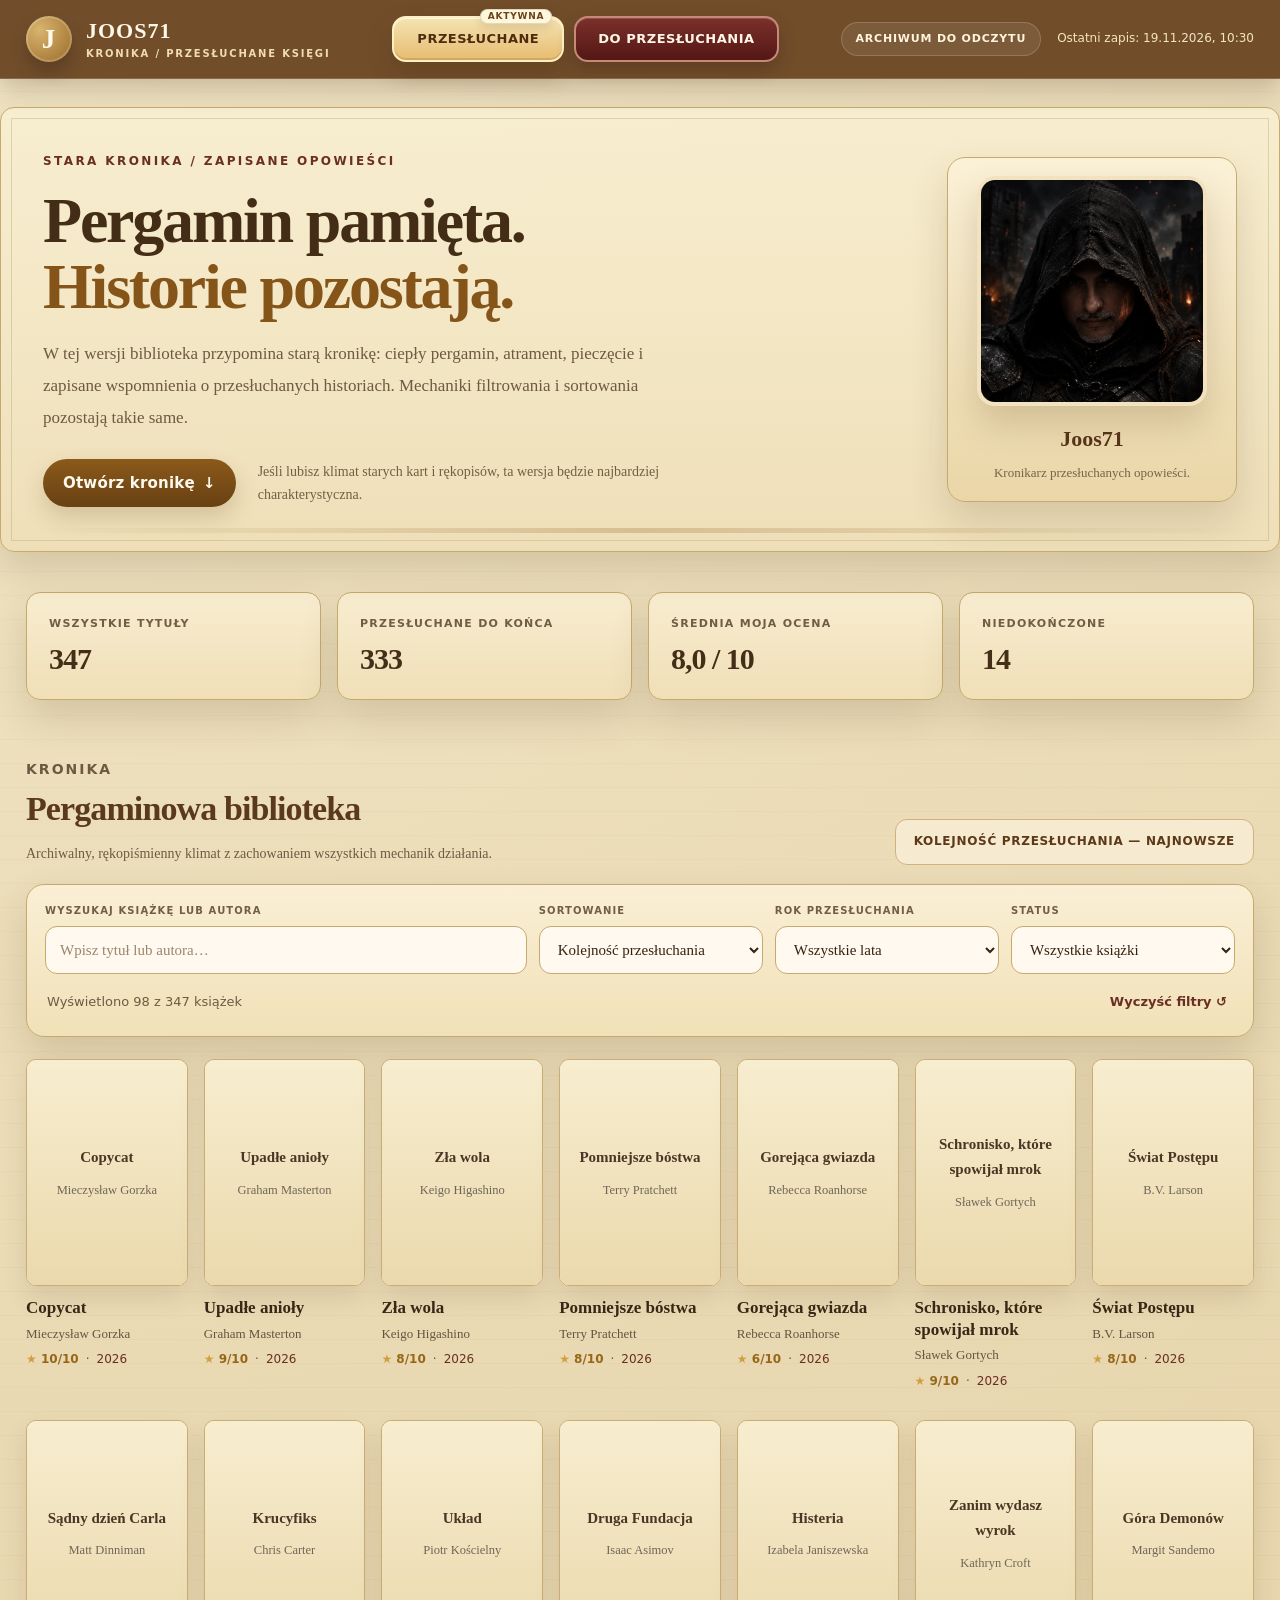
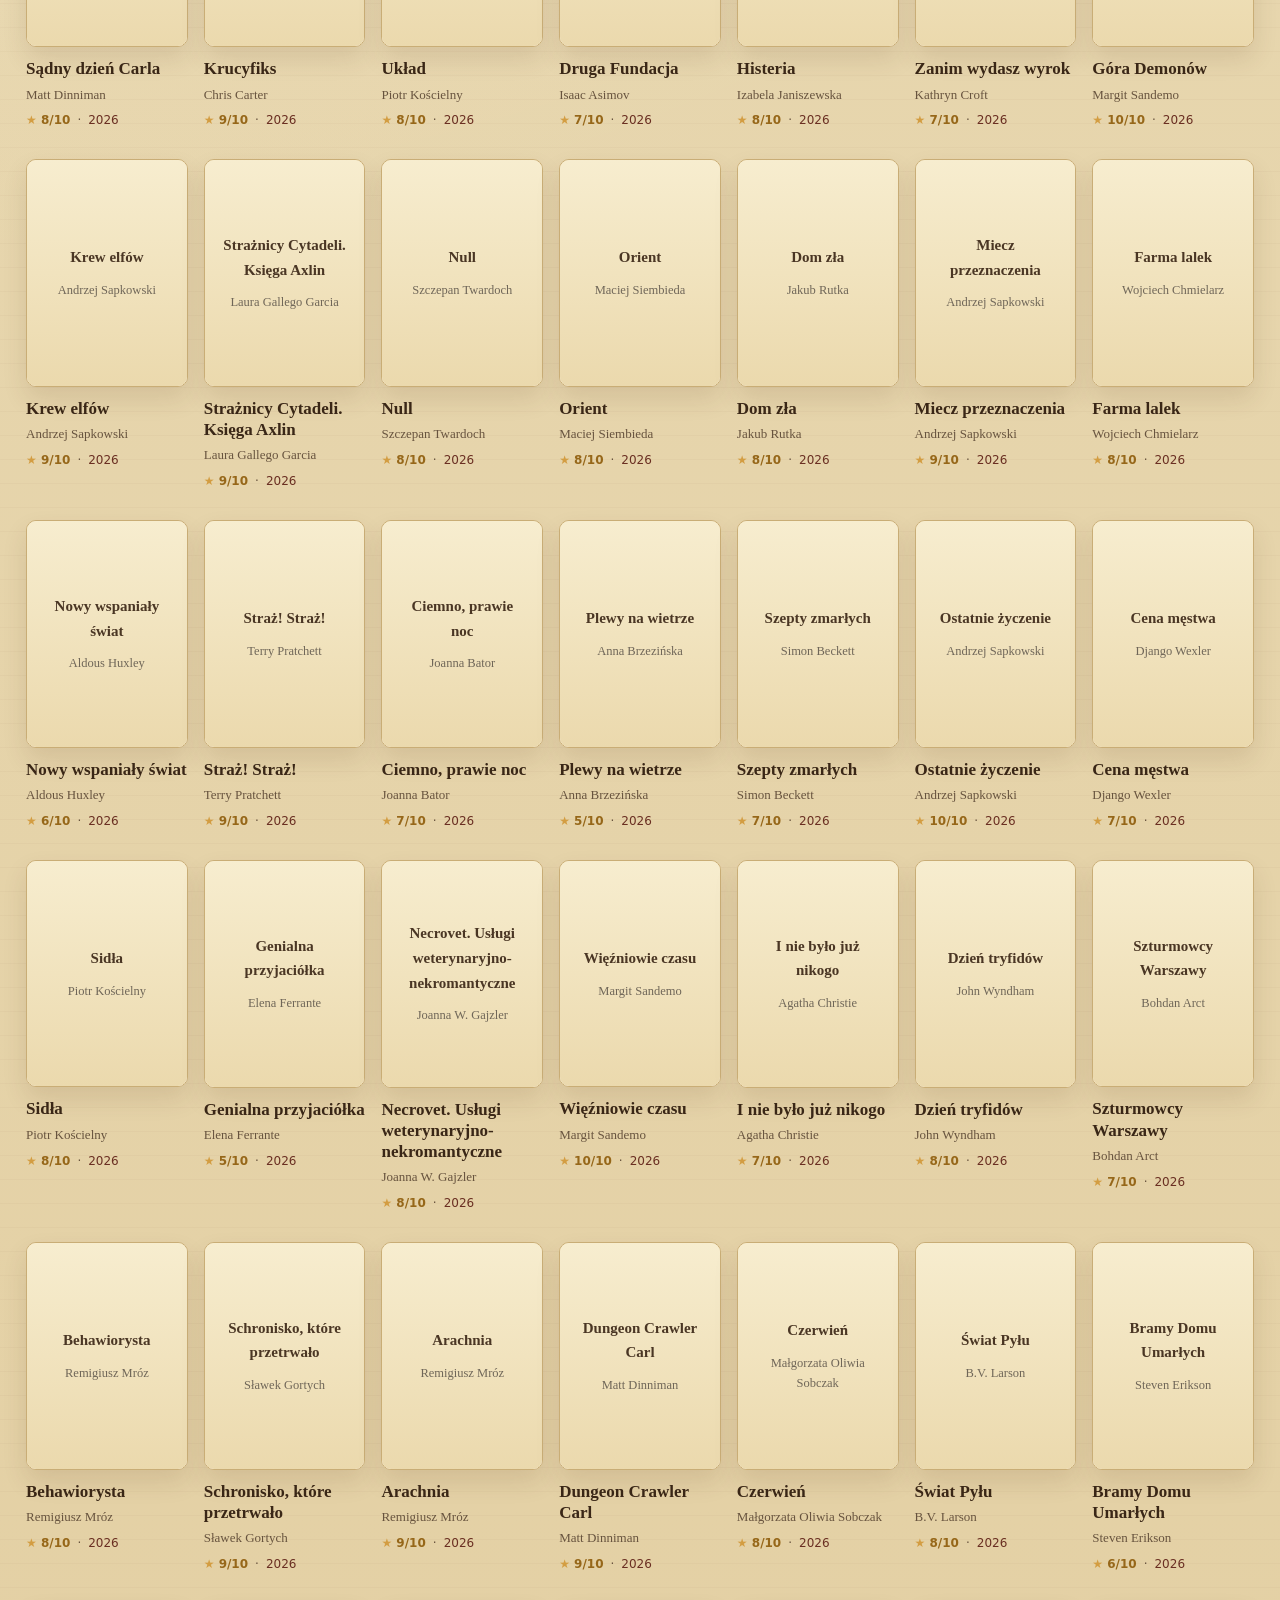
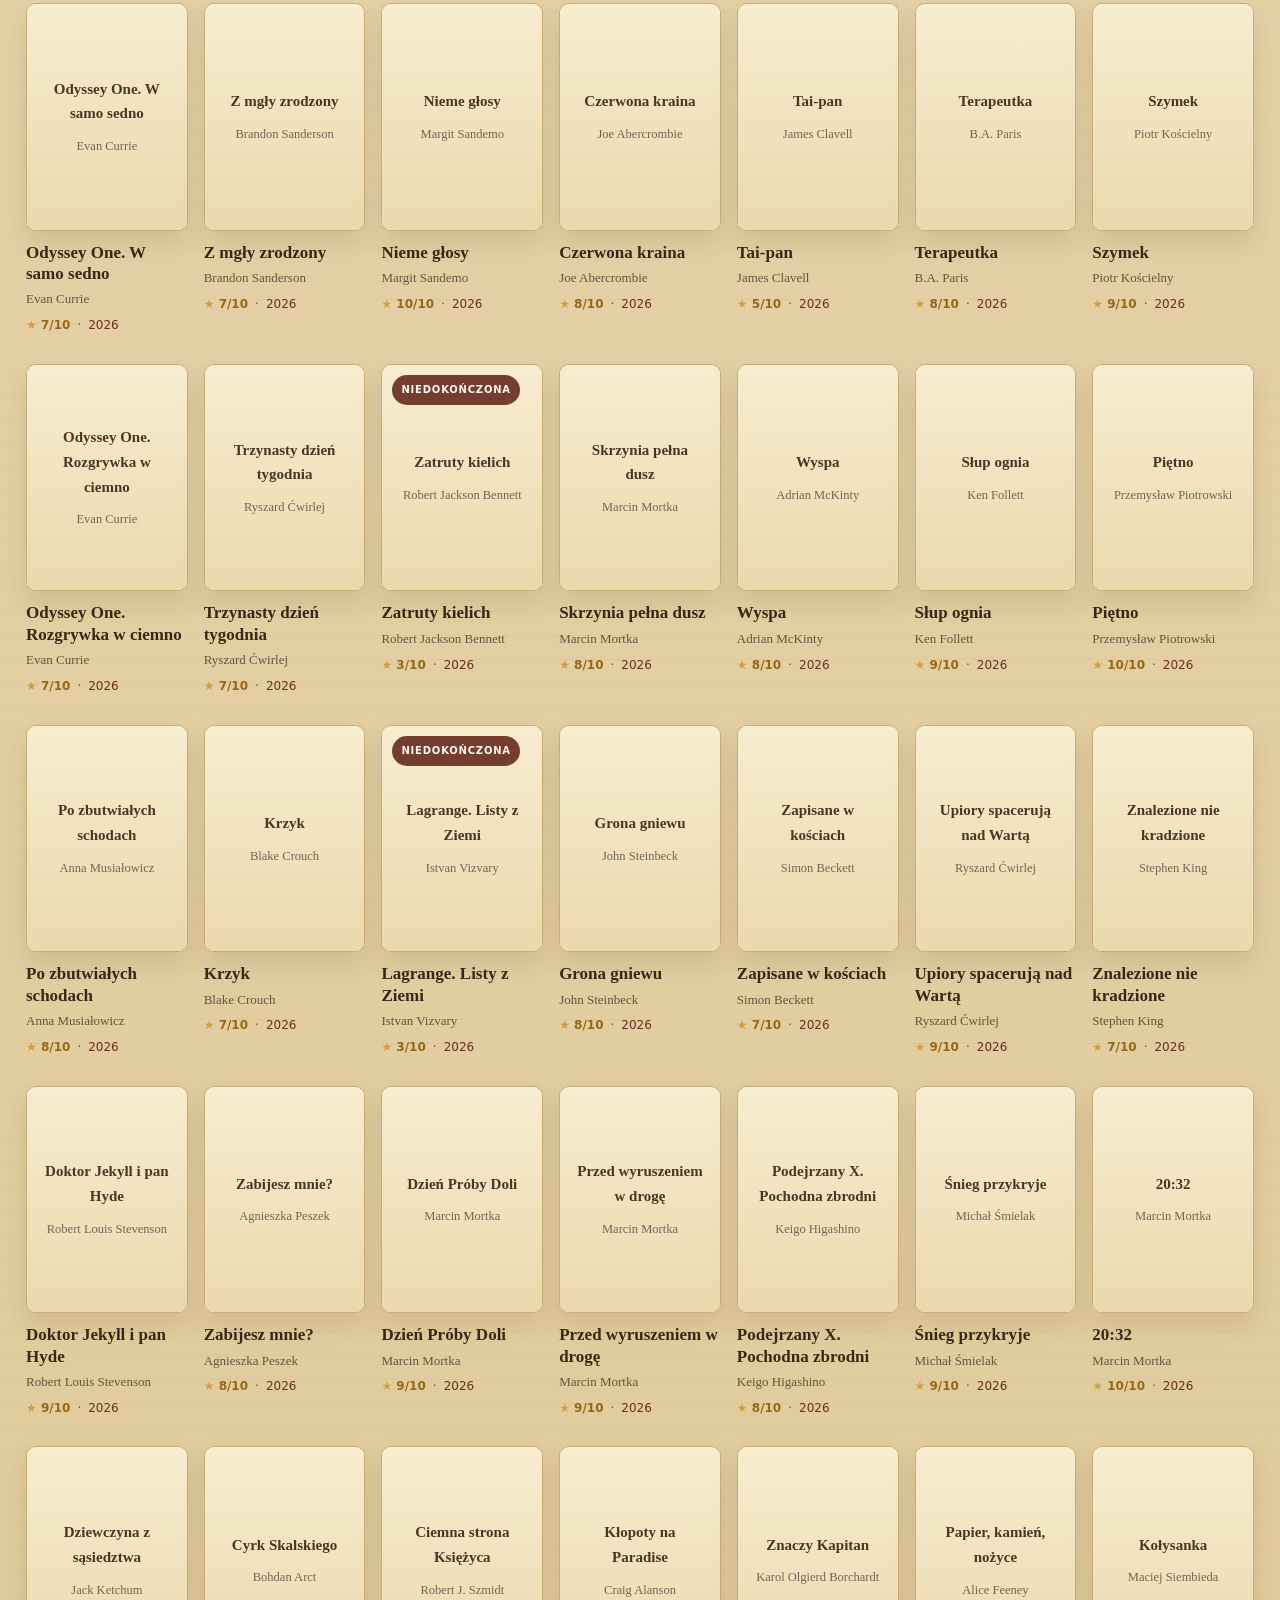
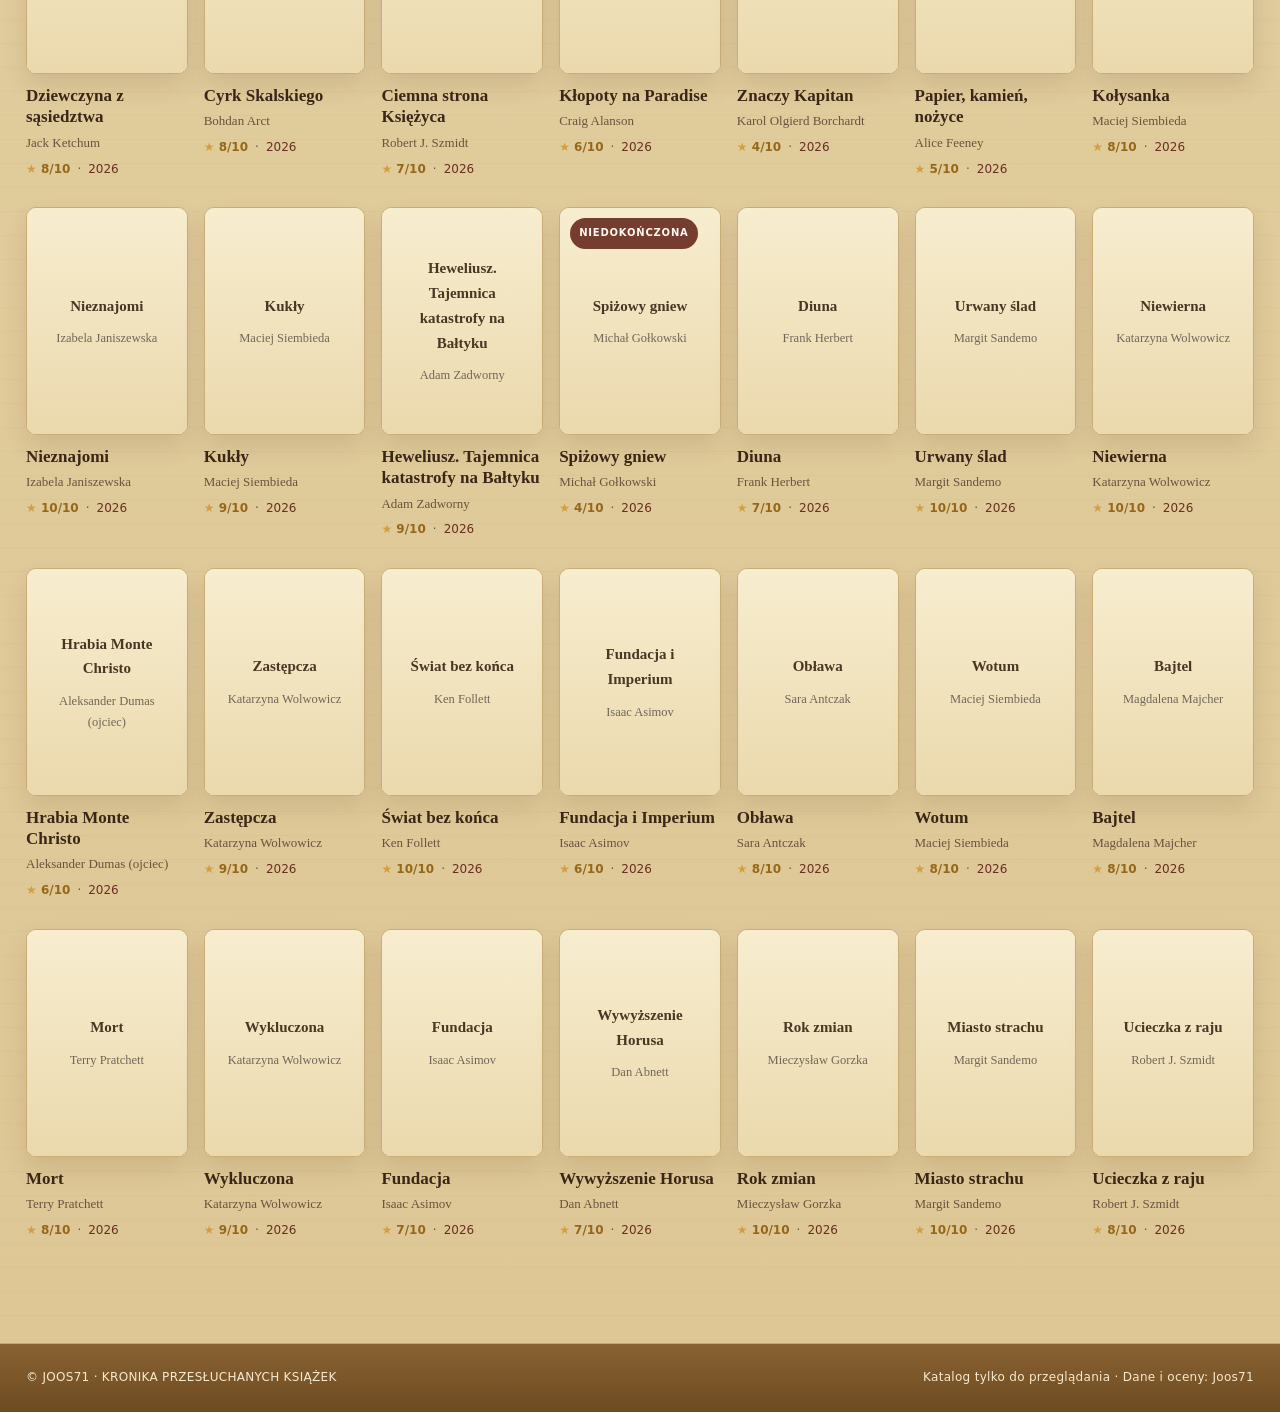
==== commit 756e9c70: "Ponowna publikacja strony" ====
--- a/docs/index.html
+++ b/docs/index.html
@@ -1 +1,2 @@
 <!doctype html><html lang="pl"><head><meta charset="utf-8"><meta name="viewport" content="width=device-width, initial-scale=1"><meta name="color-scheme" content="light"><meta name="theme-color" content="#e5d3aa"><meta name="description" content="Joos71 — kronika przesłuchanych książek na pergaminie."><title>Joos71 — Pergamin i kronika książek</title><link rel="icon" type="image/svg+xml" href="assets/favicon.svg"><link rel="stylesheet" href="style.css"><script defer src="data.js"></script><script defer src="main.js"></script><link rel="stylesheet" href="oczekujace.css" data-joos71-waiting="1"></head><body><a href="#books" class="skip">Przejdź do książek</a><header class="topbar"><div class="container topbar-inner"><a class="brand" href="#top"><span class="brand-mark">J</span><span>JOOS71<small>KRONIKA / PRZESŁUCHANE KSIĘGI</small></span></a><!-- JOOS71_TABS_START --><nav class="catalog-tabs" aria-label="Wybierz katalog"><a class="active" aria-current="page" href="index.html">Przesłuchane</a><a href="do-przesluchania.html">Do przesłuchania</a></nav><!-- JOOS71_TABS_END --><div class="top-status"><span class="view-badge">ARCHIWUM DO ODCZYTU</span><span class="last-status" id="last-update">Zapis: —</span></div></div></header><main id="top"><section class="hero-wrap"><section class="hero container" aria-labelledby="hero-title"><div class="hero-content"><p class="eyebrow">STARA KRONIKA / ZAPISANE OPOWIEŚCI</p><h1 id="hero-title">Pergamin pamięta. <span>Historie pozostają.</span></h1><p class="hero-copy">W tej wersji biblioteka przypomina starą kronikę: ciepły pergamin, atrament, pieczęcie i zapisane wspomnienia o przesłuchanych historiach. Mechaniki filtrowania i sortowania pozostają takie same.</p><div class="hero-actions"><a href="#books" class="explore-link">Otwórz kronikę <span aria-hidden="true">↓</span></a><p class="hero-note">Jeśli lubisz klimat starych kart i rękopisów, ta wersja będzie najbardziej charakterystyczna.</p></div></div><div class="portrait-panel"><button class="avatar-button" id="avatar-open" type="button" title="Powiększ awatar" aria-label="Powiększ awatar Joos71"><img src="assets/avatar.webp" alt="Awatar Joos71" width="250" height="250"><span class="avatar-hint">POWIĘKSZ PORTRET</span></button><div class="portrait-caption"><strong>Joos71</strong><span>Kronikarz przesłuchanych opowieści.</span></div></div></section></section><section class="stats container" aria-label="Statystyki książek"><div class="stat"><span class="stat-name">WSZYSTKIE TYTUŁY</span><strong id="stat-total">—</strong></div><div class="stat"><span class="stat-name">PRZESŁUCHANE DO KOŃCA</span><strong id="stat-finished">—</strong></div><div class="stat"><span class="stat-name">ŚREDNIA MOJA OCENA</span><strong id="stat-average">—</strong></div><div class="stat"><span class="stat-name">NIEDOKOŃCZONE</span><strong id="stat-unfinished">—</strong></div></section><section class="library container" id="books" aria-labelledby="library-title"><div class="library-heading"><div><p class="section-kicker">KRONIKA</p><h2 id="library-title">Pergaminowa biblioteka</h2><p>Archiwalny, rękopiśmienny klimat z zachowaniem wszystkich mechanik działania.</p></div><div class="sort-info" aria-live="polite" id="current-sort">KOLEJNOŚĆ PRZESŁUCHANIA</div></div><div class="controls-panel"><div class="controls"><label class="field search-field"><span>WYSZUKAJ KSIĄŻKĘ LUB AUTORA</span><input id="search" type="search" autocomplete="off" placeholder="Wpisz tytuł lub autora…" aria-label="Wyszukaj po tytule lub autorze"></label><label class="field"><span>SORTOWANIE</span><select id="sort"><option value="order">Kolejność przesłuchania</option><option value="rating-desc">Moja ocena — najwyższa</option><option value="rating-asc">Moja ocena — najniższa</option><option value="title-asc">Tytuł — A do Z</option><option value="title-desc">Tytuł — Z do A</option><option value="author-asc">Autor — A do Z</option><option value="year-desc">Rok — od najnowszego</option><option value="year-asc">Rok — od najstarszego</option></select></label><label class="field"><span>ROK PRZESŁUCHANIA</span><select id="year"><option value="all">Wszystkie lata</option></select></label><label class="field"><span>STATUS</span><select id="status"><option value="all">Wszystkie książki</option><option value="finished">Ukończone</option><option value="unfinished">Niedokończone</option></select></label></div><div class="results-bar"><span id="count-status" aria-live="polite"></span><button type="button" class="reset" id="reset">Wyczyść filtry ↺</button></div></div><div id="book-grid" class="book-grid" aria-label="Lista książek"></div><div class="loading" id="loading" aria-hidden="true"></div><div class="no-results" id="no-results" hidden><strong>Nie znaleziono książek</strong><p>Spróbuj zmienić filtry lub wyszukiwany tekst.</p></div><p class="end-note" id="end-note" hidden>To już wszystkie książki w tym zestawieniu.</p></section></main><footer class="footer"><div class="container footer-inner"><span>© JOOS71 · KRONIKA PRZESŁUCHANYCH KSIĄŻEK</span><span>Katalog tylko do przeglądania · Dane i oceny: Joos71</span></div></footer><button type="button" id="to-top" class="to-top" aria-label="Powrót na górę" title="Wróć na górę">↑</button><dialog id="avatar-dialog" class="avatar-dialog"><button class="close-dialog" id="avatar-close" aria-label="Zamknij powiększenie" type="button">×</button><img src="assets/avatar.webp" alt="Awatar Joos71 w powiększeniu"></dialog></body></html>
+<!-- Ponowna publikacja 2026-11-20 -->
